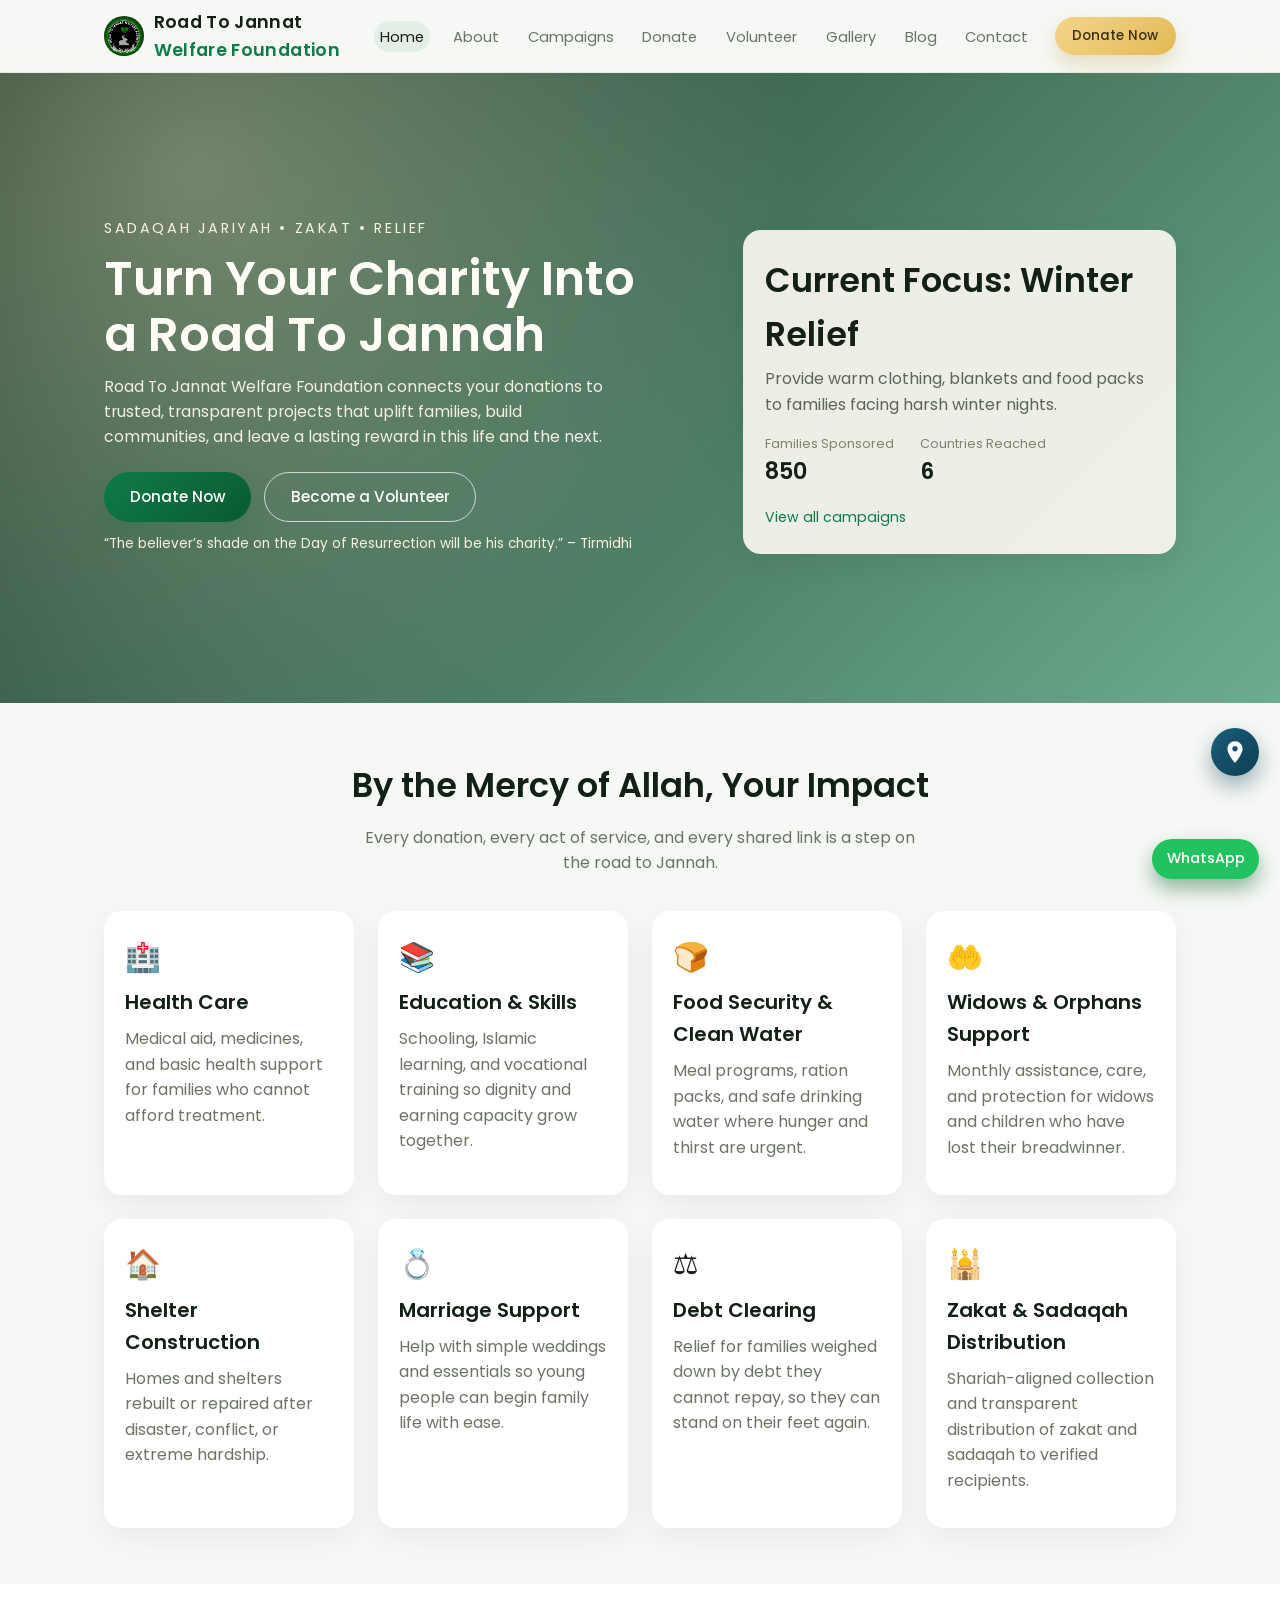
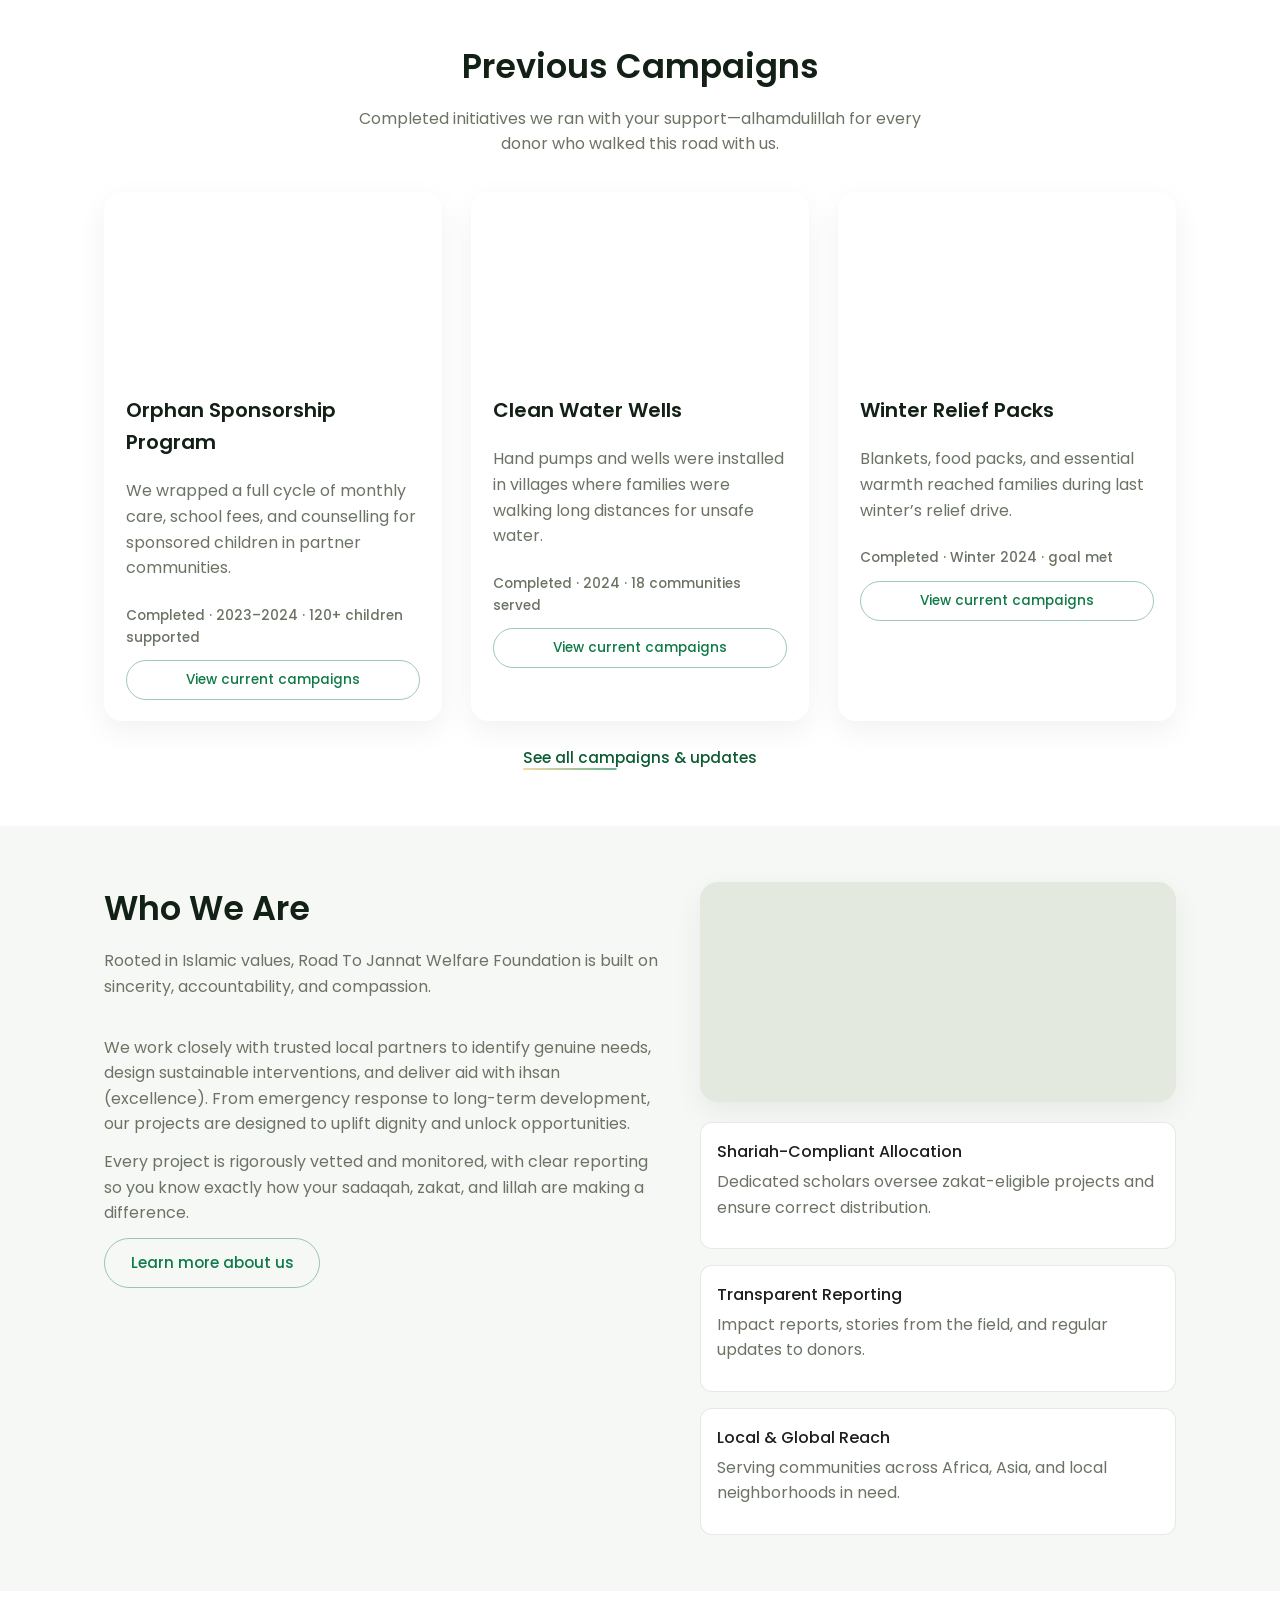
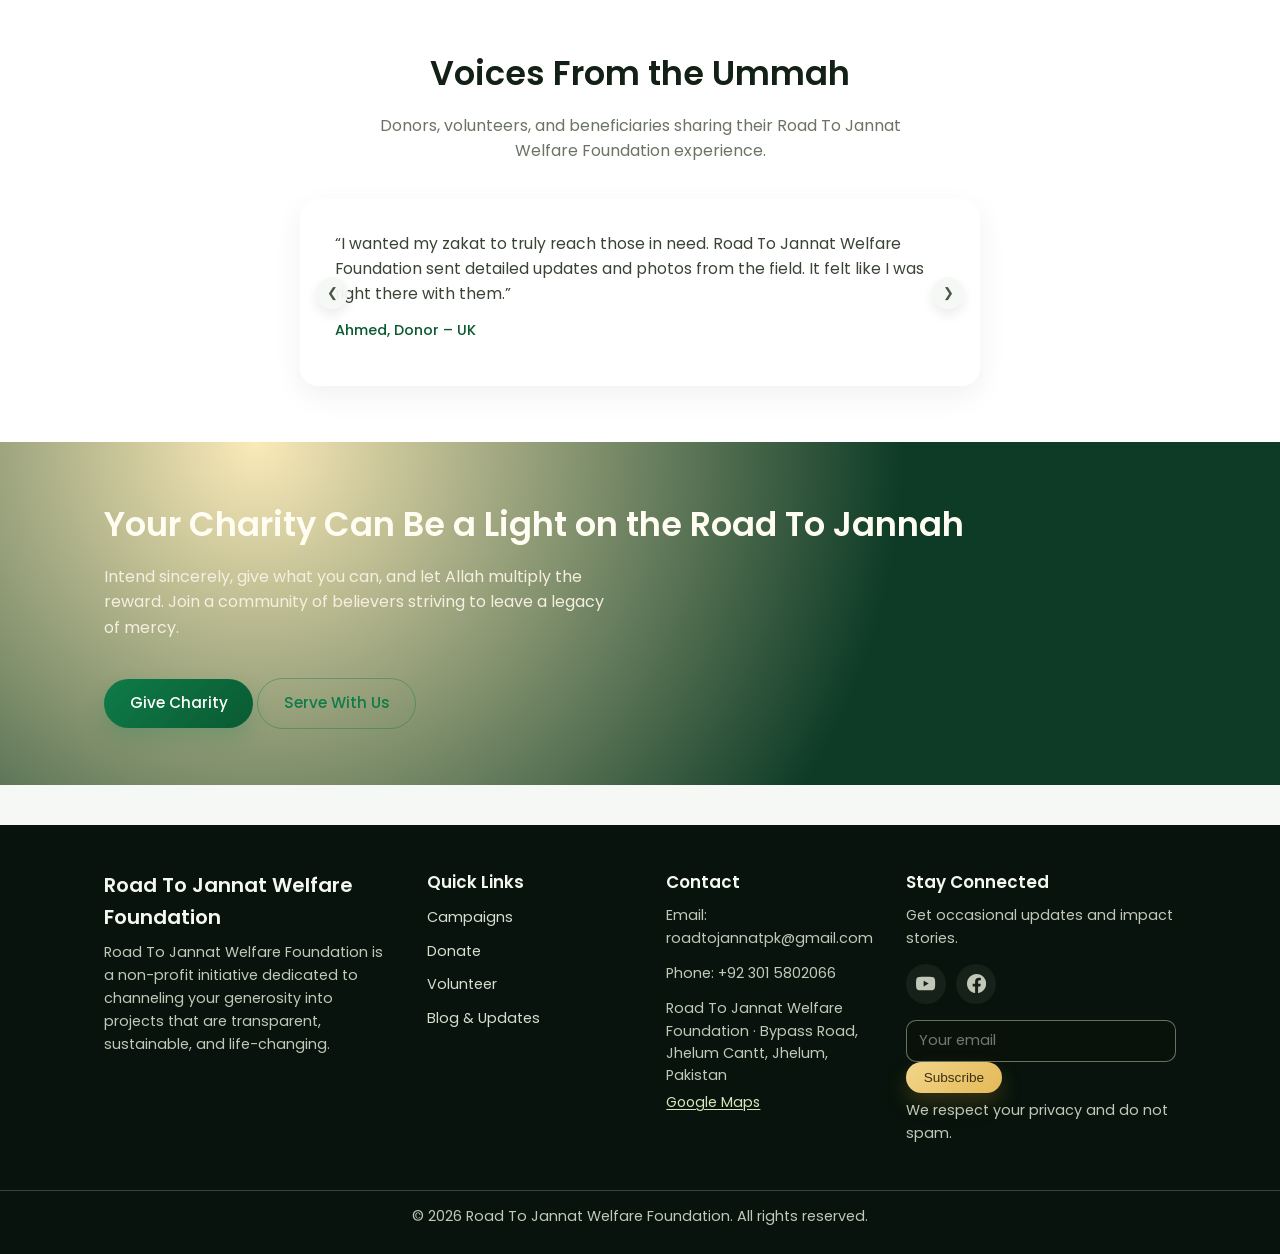
==== html/index.html @ 6f3f1e23 "Initial commit" ====
<!DOCTYPE html>
<html lang="en">
<head>
  <meta charset="UTF-8">
  <title>Road To Jannat Welfare Foundation - Charity Organization</title>
  <meta name="viewport" content="width=device-width, initial-scale=1.0">
  <meta name="description" content="Road To Jannat Welfare Foundation is a charity organization dedicated to supporting those in need through sustainable, transparent and impactful projects.">
  <link rel="stylesheet" href="../css/style.css">
  <link rel="preconnect" href="https://fonts.googleapis.com">
  <link rel="preconnect" href="https://fonts.gstatic.com" crossorigin>
  <link rel="preconnect" href="https://images.unsplash.com">
  <!-- Clean, readable font -->
  <link href="https://fonts.googleapis.com/css2?family=Poppins:wght@300;400;500;600;700&display=swap" rel="stylesheet">
</head>
<body>
  <!-- Site Wrapper -->
  <div class="site-wrapper">
    <!-- Header / Navbar -->
    <header class="site-header">
      <div class="container header-container">
        <a href="index.html" class="logo">
          <img src="../images/RoadToJannat_Logo.jpeg" alt="" class="logo-img" width="40" height="40">
          <span class="logo-text">Road To Jannat <span>Welfare Foundation</span></span>
        </a>

        <button class="nav-toggle" aria-label="Toggle navigation">
          <span class="nav-toggle-bar"></span>
          <span class="nav-toggle-bar"></span>
          <span class="nav-toggle-bar"></span>
        </button>

        <nav class="nav">
          <ul class="nav-links">
            <li><a href="index.html" class="active">Home</a></li>
            <li><a href="about.html">About</a></li>
            <li><a href="campaigns.html">Campaigns</a></li>
            <li><a href="donate.html">Donate</a></li>
            <li><a href="volunteer.html">Volunteer</a></li>
            <li><a href="gallery.html">Gallery</a></li>
            <li><a href="blog.html">Blog</a></li>
            <li><a href="contact.html">Contact</a></li>
          </ul>
          <a href="donate.html" class="btn btn-small btn-gold nav-donate-btn">Donate Now</a>
        </nav>
      </div>
    </header>

    <main>
      <!-- Hero Section -->
      <section class="hero" id="top">
        <div class="hero-overlay"></div>
        <div class="container hero-content">
          <div class="hero-text">
            <p class="hero-kicker">Sadaqah Jariyah • Zakat • Relief</p>
            <h1>Turn Your Charity Into a Road To Jannah</h1>
            <p class="hero-subtitle">
              Road To Jannat Welfare Foundation connects your donations to trusted, transparent projects
              that uplift families, build communities, and leave a lasting reward in this life and the next.
            </p>
            <div class="hero-actions">
              <a href="donate.html" class="btn btn-primary">Donate Now</a>
              <a href="volunteer.html" class="btn btn-outline btn-outline-light">Become a Volunteer</a>
            </div>
            <p class="hero-note">
              “The believer’s shade on the Day of Resurrection will be his charity.” – Tirmidhi
            </p>
          </div>
          <div class="hero-highlight-card">
            <h2>Current Focus: Winter Relief</h2>
            <p>Provide warm clothing, blankets and food packs to families facing harsh winter nights.</p>
            <div class="hero-highlight-stats">
              <div>
                <span class="stat-label">Families Sponsored</span>
                <span class="stat-number counter" data-target="850">0</span>
              </div>
              <div>
                <span class="stat-label">Countries Reached</span>
                <span class="stat-number counter" data-target="6">0</span>
              </div>
            </div>
            <a href="campaigns.html" class="hero-link">View all campaigns</a>
          </div>
        </div>
      </section>

      <!-- Impact Stats -->
      <section class="section" id="impact">
        <div class="container">
          <header class="section-header">
            <h2>By the Mercy of Allah, Your Impact</h2>
            <p>Every donation, every act of service, and every shared link is a step on the road to Jannah.</p>
          </header>
          <div class="impact-grid">
            <article class="impact-card">
              <span class="impact-icon" aria-hidden="true">🏥</span>
              <h3>Health Care</h3>
              <p class="impact-text">Medical aid, medicines, and basic health support for families who cannot afford treatment.</p>
            </article>
            <article class="impact-card">
              <span class="impact-icon" aria-hidden="true">📚</span>
              <h3>Education &amp; Skills</h3>
              <p class="impact-text">Schooling, Islamic learning, and vocational training so dignity and earning capacity grow together.</p>
            </article>
            <article class="impact-card">
              <span class="impact-icon" aria-hidden="true">🍞</span>
              <h3>Food Security &amp; Clean Water</h3>
              <p class="impact-text">Meal programs, ration packs, and safe drinking water where hunger and thirst are urgent.</p>
            </article>
            <article class="impact-card">
              <span class="impact-icon" aria-hidden="true">🤲</span>
              <h3>Widows &amp; Orphans Support</h3>
              <p class="impact-text">Monthly assistance, care, and protection for widows and children who have lost their breadwinner.</p>
            </article>
            <article class="impact-card">
              <span class="impact-icon" aria-hidden="true">🏠</span>
              <h3>Shelter Construction</h3>
              <p class="impact-text">Homes and shelters rebuilt or repaired after disaster, conflict, or extreme hardship.</p>
            </article>
            <article class="impact-card">
              <span class="impact-icon" aria-hidden="true">💍</span>
              <h3>Marriage Support</h3>
              <p class="impact-text">Help with simple weddings and essentials so young people can begin family life with ease.</p>
            </article>
            <article class="impact-card">
              <span class="impact-icon" aria-hidden="true">⚖️</span>
              <h3>Debt Clearing</h3>
              <p class="impact-text">Relief for families weighed down by debt they cannot repay, so they can stand on their feet again.</p>
            </article>
            <article class="impact-card">
              <span class="impact-icon" aria-hidden="true">🕌</span>
              <h3>Zakat &amp; Sadaqah Distribution</h3>
              <p class="impact-text">Shariah-aligned collection and transparent distribution of zakat and sadaqah to verified recipients.</p>
            </article>
          </div>
        </div>
      </section>

      <!-- Previous campaigns -->
      <section class="section section-alt" id="previous-campaigns">
        <div class="container">
          <header class="section-header">
            <h2>Previous Campaigns</h2>
            <p>Completed initiatives we ran with your support—alhamdulillah for every donor who walked this road with us.</p>
          </header>
          <div class="campaigns-grid">
            <article class="campaign-card campaign-card--past">
              <div class="campaign-image" style="background-image: url('https://images.unsplash.com/photo-1503454537195-1dcabb73ffb9?w=1200');"></div>
              <div class="campaign-body">
                <h3>Orphan Sponsorship Program</h3>
                <p>We wrapped a full cycle of monthly care, school fees, and counselling for sponsored children in partner communities.</p>
                <p class="campaign-past-note">Completed · 2023–2024 · 120+ children supported</p>
                <a href="campaigns.html" class="btn btn-small btn-outline">View current campaigns</a>
              </div>
            </article>

            <article class="campaign-card campaign-card--past">
              <div class="campaign-image" style="background-image: url('https://images.unsplash.com/photo-1548839140-29a749e1cf4d?w=1200');"></div>
              <div class="campaign-body">
                <h3>Clean Water Wells</h3>
                <p>Hand pumps and wells were installed in villages where families were walking long distances for unsafe water.</p>
                <p class="campaign-past-note">Completed · 2024 · 18 communities served</p>
                <a href="campaigns.html" class="btn btn-small btn-outline">View current campaigns</a>
              </div>
            </article>

            <article class="campaign-card campaign-card--past">
              <div class="campaign-image" style="background-image: url('https://images.unsplash.com/photo-1559027615-cd4628902d4a?w=1200');"></div>
              <div class="campaign-body">
                <h3>Winter Relief Packs</h3>
                <p>Blankets, food packs, and essential warmth reached families during last winter’s relief drive.</p>
                <p class="campaign-past-note">Completed · Winter 2024 · goal met</p>
                <a href="campaigns.html" class="btn btn-small btn-outline">View current campaigns</a>
              </div>
            </article>
          </div>
          <div class="section-footer-link">
            <a href="campaigns.html" class="text-link">See all campaigns &amp; updates</a>
          </div>
        </div>
      </section>

      <!-- About Preview -->
      <section class="section" id="about-preview">
        <div class="container about-preview-grid">
          <div class="about-preview-text">
            <header class="section-header section-header-left">
              <h2>Who We Are</h2>
              <p>Rooted in Islamic values, Road To Jannat Welfare Foundation is built on sincerity, accountability, and compassion.</p>
            </header>
            <p>
              We work closely with trusted local partners to identify genuine needs, design sustainable interventions,
              and deliver aid with ihsan (excellence). From emergency response to long-term development, our projects are
              designed to uplift dignity and unlock opportunities.
            </p>
            <p>
              Every project is rigorously vetted and monitored, with clear reporting so you know exactly how your
              sadaqah, zakat, and lillah are making a difference.
            </p>
            <a href="about.html" class="btn btn-outline">Learn more about us</a>
          </div>
          <aside class="about-preview-aside" aria-label="About our work">
            <div class="about-preview-photo" role="img" aria-label="Volunteers supporting a community relief project"></div>
            <div class="about-preview-highlights">
            <div class="highlight-item">
              <span class="highlight-title">Shariah-Compliant Allocation</span>
              <p>Dedicated scholars oversee zakat-eligible projects and ensure correct distribution.</p>
            </div>
            <div class="highlight-item">
              <span class="highlight-title">Transparent Reporting</span>
              <p>Impact reports, stories from the field, and regular updates to donors.</p>
            </div>
            <div class="highlight-item">
              <span class="highlight-title">Local & Global Reach</span>
              <p>Serving communities across Africa, Asia, and local neighborhoods in need.</p>
            </div>
            </div>
          </aside>
        </div>
      </section>

      <!-- Testimonials Slider -->
      <section class="section section-alt" id="testimonials">
        <div class="container">
          <header class="section-header">
            <h2>Voices From the Ummah</h2>
            <p>Donors, volunteers, and beneficiaries sharing their Road To Jannat Welfare Foundation experience.</p>
          </header>

          <div class="testimonials-slider">
            <div class="testimonial-slide active">
              <p class="testimonial-quote">
                “I wanted my zakat to truly reach those in need. Road To Jannat Welfare Foundation sent detailed updates and photos from the field.
                It felt like I was right there with them.”
              </p>
              <p class="testimonial-name">Ahmed, Donor – UK</p>
            </div>
            <div class="testimonial-slide">
              <p class="testimonial-quote">
                “The water well in our village changed everything. Our daughters now attend school instead of walking hours for water.
                May Allah reward everyone involved.”
              </p>
              <p class="testimonial-name">Fatima, Beneficiary – Niger</p>
            </div>
            <div class="testimonial-slide">
              <p class="testimonial-quote">
                “Volunteering with Road To Jannat Welfare Foundation showed me how much dedication goes into each campaign.
                The team works with sincerity and professionalism.”
              </p>
              <p class="testimonial-name">Maryam, Volunteer – Canada</p>
            </div>

            <button class="testimonial-nav prev" aria-label="Previous testimonial">&#10094;</button>
            <button class="testimonial-nav next" aria-label="Next testimonial">&#10095;</button>
          </div>
        </div>
      </section>

      <!-- Call To Action -->
      <section class="section cta-section">
        <div class="container cta-container">
          <div class="cta-text">
            <h2>Your Charity Can Be a Light on the Road To Jannah</h2>
            <p>
              Intend sincerely, give what you can, and let Allah multiply the reward.
              Join a community of believers striving to leave a legacy of mercy.
            </p>
          </div>
          <div class="cta-actions">
            <a href="donate.html" class="btn btn-primary">Give Charity</a>
            <a href="volunteer.html" class="btn btn-outline">Serve With Us</a>
          </div>
        </div>
      </section>
    </main>

    <!-- Footer -->
    <footer class="site-footer">
      <div class="container footer-grid">
        <div class="footer-about">
          <h3>Road To Jannat Welfare Foundation</h3>
          <p>
            Road To Jannat Welfare Foundation is a non-profit initiative dedicated to channeling your generosity
            into projects that are transparent, sustainable, and life-changing.
          </p>
        </div>
        <div class="footer-links">
          <h4>Quick Links</h4>
          <ul>
            <li><a href="campaigns.html">Campaigns</a></li>
            <li><a href="donate.html">Donate</a></li>
            <li><a href="volunteer.html">Volunteer</a></li>
            <li><a href="blog.html">Blog & Updates</a></li>
          </ul>
        </div>
        <div class="footer-contact">
          <h4>Contact</h4>
          <p>Email: roadtojannatpk@gmail.com</p>
          <p>Phone: +92 301 5802066</p>
          <p class="footer-address">Road To Jannat Welfare Foundation · Bypass Road, Jhelum Cantt, Jhelum, Pakistan<br>
            <a class="footer-maps-link" href="https://www.google.com/maps/place/Road+To+Jannat+Welfare+Agency/@32.9242171,73.677933,17z/data=!3m1!4b1!4m6!3m5!1s0x391f91b734656f75:0x6d5219e8f81b3dd7!8m2!3d32.9242171!4d73.677933!16s%2Fg%2F11v4hwz2hg" target="_blank" rel="noopener noreferrer">Google Maps</a></p>
        </div>
        <div class="footer-newsletter">
          <h4>Stay Connected</h4>
          <p>Get occasional updates and impact stories.</p>
          <div class="footer-social" aria-label="Follow us on social media">
            <ul class="social-links">
              <li>
                <a class="social-link" href="https://youtube.com/@roadtojannat-pk?si=xM_tr5GY4pZ4siIZ" target="_blank" rel="noopener noreferrer" aria-label="Road To Jannat on YouTube">
                  <svg class="social-icon" xmlns="http://www.w3.org/2000/svg" viewBox="0 0 24 24" fill="currentColor" aria-hidden="true">
                    <path d="M23.498 6.186a3.016 3.016 0 0 0-2.122-2.136C19.505 3.545 12 3.545 12 3.545s-7.505 0-9.377.505A3.017 3.017 0 0 0 .502 6.186C0 8.07 0 12 0 12s0 3.93.502 5.814a3.016 3.016 0 0 0 2.122 2.136c1.871.505 9.376.505 9.376.505s7.505 0 9.377-.505a3.015 3.015 0 0 0 2.122-2.136C24 15.93 24 12 24 12s0-3.93-.502-5.814zM9.545 15.568V8.432L15.818 12l-6.273 3.568z"/>
                  </svg>
                </a>
              </li>
              <li>
                <a class="social-link" href="https://www.facebook.com/roadtojannatpk" target="_blank" rel="noopener noreferrer" aria-label="Road To Jannat on Facebook">
                  <svg class="social-icon" xmlns="http://www.w3.org/2000/svg" viewBox="0 0 24 24" fill="currentColor" aria-hidden="true">
                    <path d="M24 12.073c0-6.627-5.373-12-12-12s-12 5.373-12 12c0 5.99 4.388 10.954 10.125 11.854v-8.385H7.078v-3.47h3.047V9.43c0-3.007 1.792-4.669 4.533-4.669 1.312 0 2.686.235 2.686.235v2.953H15.83c-1.491 0-1.956.925-1.956 1.874v2.25h3.328l-.532 3.47h-2.796v8.385C19.612 23.027 24 18.062 24 12.073z"/>
                  </svg>
                </a>
              </li>
            </ul>
          </div>
          <form id="footer-newsletter-form">
            <input type="email" name="newsletter-email" placeholder="Your email" aria-label="Newsletter email">
            <button type="submit" class="btn btn-small btn-gold">Subscribe</button>
          </form>
          <p class="footer-note">We respect your privacy and do not spam.</p>
        </div>
      </div>
      <div class="footer-bottom">
        <p>&copy; <span id="current-year"></span> Road To Jannat Welfare Foundation. All rights reserved.</p>
      </div>
    </footer>

    <!-- Floating map: office location -->
    <a
      href="https://www.google.com/maps/place/Road+To+Jannat+Welfare+Agency/@32.9242171,73.677933,17z/data=!3m1!4b1!4m6!3m5!1s0x391f91b734656f75:0x6d5219e8f81b3dd7!8m2!3d32.9242171!4d73.677933!16s%2Fg%2F11v4hwz2hg"
      class="maps-float"
      target="_blank"
      rel="noopener noreferrer"
      aria-label="Open office location in Google Maps"
    >
      <svg class="maps-float-icon" xmlns="http://www.w3.org/2000/svg" viewBox="0 0 24 24" fill="currentColor" aria-hidden="true">
        <path d="M12 2C8.13 2 5 5.13 5 9c0 5.25 7 13 7 13s7-7.75 7-13c0-3.87-3.13-7-7-7zm0 9.5c-1.38 0-2.5-1.12-2.5-2.5S10.62 6.5 12 6.5s2.5 1.12 2.5 2.5S13.38 11.5 12 11.5z"/>
      </svg>
    </a>

    <a href="tel:+923015802066" class="call-float" aria-label="Call Road To Jannat Welfare Foundation">
      <span>Call</span>
    </a>

    <!-- Floating WhatsApp Button -->
    <a href="https://wa.me/923015802066" class="whatsapp-float" target="_blank" rel="noopener" aria-label="Chat on WhatsApp">
      <span>WhatsApp</span>
    </a>
  </div>

  <script src="../js/script.js"></script>
</body>
</html>
---- css/style.css ----
/* Root variables and base styles */

:root {
    --color-primary: #0f7b48;
    --color-primary-dark: #0a5a32;
    --color-secondary: #ffffff;
    --color-bg: #f6f8f5;
    --color-bg-alt: #ffffff;
    --color-accent: #e8c26a;
    --color-accent-soft: #f6e6b8;
    --color-text: #1c1f1a;
    --color-muted: #6b7464;
    --color-border: #e0e5dd;
  
    --shadow-soft: 0 10px 30px rgba(0, 0, 0, 0.06);
    --radius-lg: 18px;
    --radius-md: 12px;
    --radius-sm: 999px;
  
    --header-height: 72px;
  
    /* Image slot sizes — remote photos use Unsplash; match aspect for clean crops (object-fit / background-size: cover) */
    --img-hero-min-height: 70vh;
    /* Campaign & blog: background-image slots — use ~1200×675 (16:9) or similar wide shots */
    --img-campaign-height: 180px;
    --img-blog-height: 200px;
    /* Gallery: <img> slots — use 800×600 (4:3) or larger, same ratio */
    --img-gallery-aspect: 4 / 3;
    --img-lightbox-max-w: min(92vw, 1200px);
    --img-lightbox-max-h: 85vh;
  }
  
  *,
  *::before,
  *::after {
    box-sizing: border-box;
  }
  
  html {
    scroll-behavior: smooth;
  }
  
  body {
    margin: 0;
    font-family: 'Poppins', system-ui, -apple-system, BlinkMacSystemFont, "Segoe UI", sans-serif;
    color: var(--color-text);
    background-color: var(--color-bg);
    line-height: 1.6;
  }
  
  /* Layout helpers */
  
  .site-wrapper {
    min-height: 100vh;
    display: flex;
    flex-direction: column;
  }
  
  main {
    flex: 1 0 auto;
  }
  
  .container {
    width: 100%;
    max-width: 1120px;
    margin: 0 auto;
    padding: 0 1.5rem;
  }
  
  /* Typography */
  
  h1, h2, h3, h4 {
    font-weight: 600;
    color: #122016;
  }
  
  h1 {
    font-size: clamp(2.2rem, 4vw, 3rem);
    line-height: 1.15;
    margin: 0 0 0.75rem;
  }
  
  h2 {
    font-size: clamp(1.6rem, 3vw, 2.1rem);
    margin: 0 0 0.75rem;
  }
  
  h3 {
    font-size: 1.25rem;
    margin: 0 0 0.5rem;
  }
  
  h4 {
    font-size: 1.05rem;
    margin: 0 0 0.5rem;
  }
  
  p {
    margin: 0 0 0.75rem;
    color: var(--color-muted);
  }
  
  /* Links & Buttons */
  
  a {
    color: var(--color-primary);
    text-decoration: none;
  }
  
  a:hover {
    color: var(--color-primary-dark);
  }
  
  .btn {
    display: inline-flex;
    align-items: center;
    justify-content: center;
    border-radius: var(--radius-sm);
    padding: 0.75rem 1.6rem;
    font-size: 0.95rem;
    font-weight: 500;
    border: none;
    cursor: pointer;
    transition: transform 0.15s ease, box-shadow 0.15s ease, background-color 0.15s ease, color 0.15s ease;
    text-decoration: none;
    white-space: nowrap;
  }
  
  .btn-primary {
    background: linear-gradient(135deg, var(--color-primary), var(--color-primary-dark));
    color: #fff;
    box-shadow: 0 10px 20px rgba(15, 123, 72, 0.22);
  }
  
  .btn-primary:hover {
    transform: translateY(-1px);
    box-shadow: 0 12px 26px rgba(15, 123, 72, 0.28);
  }
  
  .btn-outline {
    background: transparent;
    color: var(--color-primary);
    border: 1px solid rgba(15, 123, 72, 0.4);
  }
  
  .btn-outline:hover {
    background: rgba(15, 123, 72, 0.08);
  }

/* White outline button (used on dark/hero backgrounds) */
.btn-outline-light {
  color: #ffffff;
  border-color: rgba(255, 255, 255, 0.7);
}

.btn-outline-light:hover {
  color: #ffffff;
  background: rgba(255, 255, 255, 0.12);
  border-color: rgba(255, 255, 255, 0.9);
}
  
  .btn-gold {
    background: linear-gradient(135deg, #f2d58b, #e4b957);
    color: #3b3110;
    box-shadow: 0 10px 20px rgba(185, 143, 46, 0.25);
  }
  
  .btn-gold:hover {
    transform: translateY(-1px);
    box-shadow: 0 12px 26px rgba(185, 143, 46, 0.3);
  }
  
  .btn-small {
    padding: 0.5rem 1.1rem;
    font-size: 0.85rem;
  }
  
  .btn-full {
    width: 100%;
  }
  
  .text-link {
    font-size: 0.95rem;
    font-weight: 500;
    color: var(--color-primary-dark);
    position: relative;
  }
  
  .text-link::after {
    content: "";
    position: absolute;
    left: 0;
    bottom: -0.15rem;
    width: 100%;
    height: 2px;
    background: linear-gradient(90deg, var(--color-accent), var(--color-primary));
    border-radius: 999px;
    transform-origin: left;
    transform: scaleX(0.4);
    opacity: 0.6;
    transition: transform 0.15s ease, opacity 0.15s ease;
  }
  
  .text-link:hover::after {
    transform: scaleX(1);
    opacity: 1;
  }
  
  /* Header / Navbar */
  
  .site-header {
    position: sticky;
    top: 0;
    z-index: 50;
    background: rgba(246, 248, 245, 0.92);
    backdrop-filter: blur(16px);
    border-bottom: 1px solid rgba(224, 229, 221, 0.7);
  }
  
  .header-container {
    display: flex;
    align-items: center;
    justify-content: space-between;
    height: var(--header-height);
  }
  
  .logo {
    display: flex;
    align-items: center;
    gap: 0.6rem;
    text-decoration: none;
  }
  
  .logo-mark {
    width: 34px;
    height: 34px;
    border-radius: 14px;
    background: radial-gradient(circle at 20% 20%, #fbeab8, #e5c266);
    display: inline-flex;
    align-items: center;
    justify-content: center;
    font-weight: 700;
    font-size: 0.8rem;
    color: #3b3110;
  }

  .logo-img {
    width: 40px;
    height: 40px;
    object-fit: contain;
    border-radius: 50%;
    flex-shrink: 0;
    display: block;
  }
  
  .logo-text {
    font-weight: 600;
    letter-spacing: 0.02em;
    font-size: 1.1rem;
    color: #122016;
  }
  
  .logo-text span {
    color: var(--color-primary);
  }
  
  /* Nav */
  
  .nav {
    display: flex;
    align-items: center;
    gap: 1.25rem;
  }
  
  .nav-links {
    list-style: none;
    display: flex;
    gap: 1rem;
    margin: 0;
    padding: 0;
    align-items: center;
  }
  
  .nav-links a {
    font-size: 0.92rem;
    color: var(--color-muted);
    padding: 0.35rem 0.4rem;
    border-radius: 999px;
  }
  
  .nav-links a.active,
  .nav-links a:hover {
    color: #122016;
    background-color: rgba(15, 123, 72, 0.08);
  }
  
  .nav-donate-btn {
    display: inline-flex;
  }
  
  /* Mobile nav toggle */
  
  .nav-toggle {
    background: none;
    border: none;
    padding: 0;
    display: none;
    flex-direction: column;
    justify-content: center;
    gap: 6px;
    cursor: pointer;
  }
  
  .nav-toggle-bar {
    width: 22px;
    height: 2px;
    border-radius: 999px;
    background-color: #263022;
  }
  
  /* Hero (Home) */
  
  .hero {
    position: relative;
    min-height: var(--img-hero-min-height);
    display: flex;
    align-items: center;
    color: #fff;
    /* Remote hero photo (Unsplash) — ~1920px wide; gradient keeps text readable */
    background-image: linear-gradient(135deg, rgba(10, 38, 22, 0.9), rgba(15, 123, 72, 0.6)), url("https://images.unsplash.com/photo-1593113598332-cd288d649433?w=1920");
    background-size: cover;
    background-position: center;
    background-repeat: no-repeat;
  }
  
  .hero-overlay {
    position: absolute;
    inset: 0;
    background: radial-gradient(circle at 15% 15%, rgba(248, 231, 180, 0.35), transparent 50%);
    mix-blend-mode: screen;
  }
  
  .hero-content {
    position: relative;
    z-index: 1;
    display: grid;
    grid-template-columns: minmax(0, 1.5fr) minmax(0, 1.1fr);
    gap: 3rem;
    padding: 4rem 1.5rem 3.5rem;
  }
  
  .hero-text {
    max-width: 560px;
  }
  
  .hero-kicker {
    font-size: 0.9rem;
    text-transform: uppercase;
    letter-spacing: 0.18em;
    color: #f8f2df;
    margin-bottom: 0.7rem;
  }
  
  .hero h1 {
    color: #fffdf5;
  }
  
  .hero-subtitle {
    color: #f3efe4;
    font-size: 0.98rem;
    max-width: 32rem;
  }
  
  .hero-actions {
    display: flex;
    flex-wrap: wrap;
    gap: 0.8rem;
    margin-top: 1.4rem;
    margin-bottom: 0.7rem;
  }
  
  .hero-note {
    font-size: 0.85rem;
    color: #f8f1de;
  }
  
  .hero-highlight-card {
    padding: 1.5rem 1.4rem;
    border-radius: var(--radius-lg);
    background: rgba(246, 244, 235, 0.95);
    box-shadow: var(--shadow-soft);
    color: #1f2718;
    align-self: center;
  }
  
  .hero-highlight-card h2 {
    margin-bottom: 0.3rem;
  }
  
  .hero-highlight-card p {
    color: #5b6756;
  }
  
  .hero-highlight-stats {
    display: flex;
    gap: 1.6rem;
    margin-top: 1rem;
    margin-bottom: 0.9rem;
  }
  
  .hero-highlight-stats .stat-label {
    display: block;
    font-size: 0.8rem;
    color: #7a846f;
  }
  
  .hero-highlight-stats .stat-number {
    font-size: 1.4rem;
    font-weight: 600;
    color: #122016;
  }
  
  .hero-link {
    font-size: 0.88rem;
  }
  
  /* Sections */
  
  .section {
    padding: 3.5rem 0;
  }
  
  .section-alt {
    background-color: var(--color-bg-alt);
  }
  
  .section-header {
    text-align: center;
    margin-bottom: 2.2rem;
  }
  
  .section-header p {
    max-width: 580px;
    margin-left: auto;
    margin-right: auto;
  }
  
  .section-header-left {
    text-align: left;
  }
  
  .section-footer-link {
    text-align: center;
    margin-top: 1.5rem;
  }
  
  /* Impact grid */
  
  .impact-grid {
    display: grid;
    grid-template-columns: repeat(4, minmax(0, 1fr));
    gap: 1.5rem;
  }
  
  .impact-card {
    background: #ffffff;
    border-radius: var(--radius-lg);
    padding: 1.4rem 1.3rem;
    box-shadow: var(--shadow-soft);
  }
  
  .impact-icon {
    font-size: 1.8rem;
    display: inline-block;
    margin-bottom: 0.4rem;
  }
  
  .impact-number {
    font-size: 1.5rem;
    font-weight: 600;
    color: #122016;
    margin-bottom: 0.25rem;
  }
  
  /* Campaign cards */
  
  .campaigns-grid {
    display: grid;
    grid-template-columns: repeat(3, minmax(0, 1fr));
    gap: 1.8rem;
  }
  
  .campaign-card {
    background: #ffffff;
    border-radius: var(--radius-lg);
    overflow: hidden;
    display: flex;
    flex-direction: column;
    box-shadow: var(--shadow-soft);
  }
  
  .campaign-image {
    width: 100%;
    height: var(--img-campaign-height);
    background-size: cover;
    background-position: center;
    background-repeat: no-repeat;
    flex-shrink: 0;
  }
  
  .campaign-body {
    padding: 1.4rem 1.4rem 1.3rem;
    display: flex;
    flex-direction: column;
    gap: 0.75rem;
  }
  
  .campaign-progress {
    width: 100%;
    height: 8px;
    border-radius: 999px;
    background: #eef2e9;
    overflow: hidden;
    margin-top: 0.25rem;
  }
  
  .campaign-progress-bar {
    width: 0;
    height: 100%;
    border-radius: inherit;
    background: linear-gradient(90deg, var(--color-primary), #9bd08f);
    transition: width 1.2s ease-out;
  }
  
  .campaign-meta {
    display: flex;
    justify-content: space-between;
    font-size: 0.85rem;
    color: var(--color-muted);
  }

  .campaign-past-note {
    margin: 0;
    font-size: 0.85rem;
    color: var(--color-muted);
    font-weight: 500;
  }

  .campaign-card--past .campaign-image {
    filter: saturate(0.92);
  }
  
  .campaign-list {
    padding-left: 1.2rem;
    margin: 0;
    color: var(--color-muted);
    font-size: 0.9rem;
  }
  
  /* About preview */
  
  .about-preview-grid {
    display: grid;
    grid-template-columns: minmax(0, 1.4fr) minmax(0, 1.2fr);
    gap: 2.5rem;
    align-items: flex-start;
  }
  
  .about-preview-aside {
    display: flex;
    flex-direction: column;
    gap: 1.25rem;
  }

  .about-preview-photo {
    min-height: 220px;
    border-radius: var(--radius-lg);
    background-color: #e4e9df;
    background-image: url("https://images.unsplash.com/photo-1593113598332-cd288d649433?w=1200");
    background-size: cover;
    background-position: center;
    box-shadow: var(--shadow-soft);
  }

  .about-preview-highlights {
    display: grid;
    gap: 1rem;
  }
  
  .highlight-item {
    background: #ffffff;
    border-radius: var(--radius-md);
    padding: 1rem;
    border: 1px solid rgba(224, 229, 221, 0.8);
  }
  
  .highlight-title {
    font-weight: 500;
    display: block;
    margin-bottom: 0.25rem;
  }
  
  /* Testimonials slider */
  
  .testimonials-slider {
    position: relative;
    max-width: 680px;
    margin: 0 auto;
    padding: 2rem 2.2rem;
    border-radius: var(--radius-lg);
    background: #ffffff;
    box-shadow: var(--shadow-soft);
    overflow: hidden;
  }
  
  .testimonial-slide {
    display: none;
  }
  
  .testimonial-slide.active {
    display: block;
  }
  
  .testimonial-quote {
    font-size: 0.98rem;
    color: #3a4435;
    margin-bottom: 0.8rem;
  }
  
  .testimonial-name {
    font-size: 0.9rem;
    color: var(--color-primary-dark);
    font-weight: 500;
  }
  
  .testimonial-nav {
    position: absolute;
    top: 50%;
    transform: translateY(-50%);
    width: 32px;
    height: 32px;
    border-radius: 999px;
    border: none;
    background: rgba(246, 248, 245, 0.95);
    box-shadow: 0 6px 12px rgba(0, 0, 0, 0.08);
    cursor: pointer;
    display: inline-flex;
    align-items: center;
    justify-content: center;
    color: #4a5545;
  }
  
  .testimonial-nav.prev {
    left: 1rem;
  }
  
  .testimonial-nav.next {
    right: 1rem;
  }
  
  /* CTA section */
  
  .cta-section {
    background: radial-gradient(circle at 20% 0, #fbeab8, transparent 60%), #0d3b26;
    color: #fff;
  }
  
  .cta-container {
    display: flex;
    flex-wrap: wrap;
    align-items: center;
    gap: 1.6rem;
    justify-content: space-between;
  }
  
  .cta-text h2 {
    color: #fffdf2;
  }
  
  .cta-text p {
    max-width: 500px;
    color: #f5efe0;
  }
  
  /* Page heroes */
  
  .page-hero {
    padding: 4rem 0 2.5rem;
    background: linear-gradient(135deg, rgba(15, 123, 72, 0.1), rgba(204, 177, 100, 0.12));
    border-bottom: 1px solid rgba(224, 229, 221, 0.8);
  }
  
  .page-hero h1 {
    margin-bottom: 0.4rem;
  }
  
  .page-hero p {
    max-width: 520px;
  }

  /* Inner pages: photographic heroes (Unsplash) + green overlay + light text */
  .page-hero.about-hero,
  .page-hero.campaigns-hero,
  .page-hero.donate-hero,
  .page-hero.contact-hero,
  .page-hero.volunteer-hero,
  .page-hero.gallery-hero,
  .page-hero.blog-hero {
    background-size: cover;
    background-position: center;
    background-repeat: no-repeat;
    border-bottom: none;
  }

  .page-hero.about-hero {
    background-image: linear-gradient(135deg, rgba(10, 38, 22, 0.88), rgba(15, 123, 72, 0.78)), url("https://images.unsplash.com/photo-1522071820081-009f0129c71c?w=1600");
  }

  .page-hero.campaigns-hero {
    background-image: linear-gradient(135deg, rgba(10, 38, 22, 0.88), rgba(15, 123, 72, 0.78)), url("https://images.unsplash.com/photo-1593113598332-cd288d649433?w=1920");
  }

  .page-hero.donate-hero {
    background-image: linear-gradient(135deg, rgba(10, 38, 22, 0.88), rgba(15, 123, 72, 0.78)), url("https://images.unsplash.com/photo-1559027615-cd4628902d4a?w=1600");
  }

  .page-hero.contact-hero {
    background-image: linear-gradient(135deg, rgba(10, 38, 22, 0.88), rgba(15, 123, 72, 0.78)), url("https://images.unsplash.com/photo-1522071820081-009f0129c71c?w=1600");
  }

  .page-hero.volunteer-hero {
    background-image: linear-gradient(135deg, rgba(10, 38, 22, 0.88), rgba(15, 123, 72, 0.78)), url("https://images.unsplash.com/photo-1559027615-cd4628902d4a?w=1600");
  }

  .page-hero.gallery-hero {
    background-image: linear-gradient(135deg, rgba(10, 38, 22, 0.88), rgba(15, 123, 72, 0.78)), url("https://images.unsplash.com/photo-1452587925148-ce544e77e70d?w=1600");
  }

  .page-hero.blog-hero {
    background-image: linear-gradient(135deg, rgba(10, 38, 22, 0.88), rgba(15, 123, 72, 0.78)), url("https://images.unsplash.com/photo-1469571486292-0ba58a3f068b?w=1800");
  }

  .page-hero.about-hero h1,
  .page-hero.about-hero p,
  .page-hero.campaigns-hero h1,
  .page-hero.campaigns-hero p,
  .page-hero.donate-hero h1,
  .page-hero.donate-hero p,
  .page-hero.contact-hero h1,
  .page-hero.contact-hero p,
  .page-hero.volunteer-hero h1,
  .page-hero.volunteer-hero p,
  .page-hero.gallery-hero h1,
  .page-hero.gallery-hero p,
  .page-hero.blog-hero h1,
  .page-hero.blog-hero p {
    color: #f5f8f0;
    text-shadow: 0 1px 3px rgba(0, 0, 0, 0.35);
  }

  /* About page: full-width banner under hero */
  .about-lead-photo {
    min-height: 260px;
    background-image: linear-gradient(180deg, rgba(246, 248, 245, 0.15) 0%, rgba(246, 248, 245, 1) 100%), url("https://images.unsplash.com/photo-1469571486292-0ba58a3f068b?w=1800");
    background-size: cover;
    background-position: center;
  }
  
  /* About page grids */
  
  .about-grid {
    display: grid;
    grid-template-columns: repeat(2, minmax(0, 1fr));
    gap: 2.5rem;
  }
  
  /* Values */
  
  .values-grid {
    display: grid;
    grid-template-columns: repeat(4, minmax(0, 1fr));
    gap: 1.6rem;
  }
  
  .value-card {
    background: #ffffff;
    border-radius: var(--radius-lg);
    padding: 1.3rem 1.2rem;
    box-shadow: var(--shadow-soft);
  }
  
  /* Lists */
  
  .checklist {
    list-style: none;
    padding-left: 0;
    margin: 0;
  }
  
  .checklist li {
    position: relative;
    padding-left: 1.4rem;
    margin-bottom: 0.55rem;
    color: var(--color-muted);
    font-size: 0.95rem;
  }
  
  .checklist li::before {
    content: "✓";
    position: absolute;
    left: 0;
    top: 0;
    color: var(--color-primary);
    font-size: 0.85rem;
    transform: translateY(0.1rem);
  }
  
  .simple-list {
    margin: 0;
    padding-left: 1.2rem;
    color: var(--color-muted);
    font-size: 0.95rem;
  }
  
  /* Forms */
  
  form {
    width: 100%;
  }
  
  .form-group {
    margin-bottom: 1rem;
  }
  
  label {
    display: block;
    font-size: 0.9rem;
    font-weight: 500;
    margin-bottom: 0.3rem;
    color: #1e261a;
  }
  
  input[type="text"],
  input[type="email"],
  input[type="tel"],
  input[type="number"],
  select,
  textarea {
    width: 100%;
    padding: 0.6rem 0.75rem;
    border-radius: 10px;
    border: 1px solid var(--color-border);
    font-family: inherit;
    font-size: 0.92rem;
    outline: none;
    background-color: #ffffff;
    transition: border-color 0.15s ease, box-shadow 0.15s ease, background-color 0.15s ease;
  }
  
  input:focus,
  select:focus,
  textarea:focus {
    border-color: var(--color-primary);
    box-shadow: 0 0 0 1px rgba(15, 123, 72, 0.1);
    background-color: #fbfdf9;
  }
  
  textarea {
    resize: vertical;
  }
  
  .form-note {
    font-size: 0.8rem;
    color: var(--color-muted);
    margin-top: -0.25rem;
    margin-bottom: 0.9rem;
  }
  
  .form-success-message {
    font-size: 0.9rem;
    color: var(--color-primary-dark);
    background: rgba(15, 123, 72, 0.07);
    border-radius: 10px;
    padding: 0.7rem 0.8rem;
    margin-top: 0.8rem;
    border: 1px solid rgba(15, 123, 72, 0.18);
  }
  
  input.error,
  textarea.error,
  select.error {
    border-color: #d9534f;
    background: #fff4f4;
  }
  
  .error-message {
    font-size: 0.8rem;
    color: #d9534f;
    margin-top: 0.25rem;
  }
  
  /* Donation / volunteer layout */
  
  .donation-layout {
    display: grid;
    grid-template-columns: minmax(0, 1.4fr) minmax(0, 1.1fr);
    gap: 2.5rem;
  }
  
  .donation-form-wrapper {
    background: #ffffff;
    border-radius: var(--radius-lg);
    padding: 1.6rem 1.5rem 1.5rem;
    box-shadow: var(--shadow-soft);
  }
  
  .amount-buttons {
    display: flex;
    flex-wrap: wrap;
    gap: 0.4rem;
    margin-bottom: 0.6rem;
  }
  
  .amount-btn {
    border-radius: 999px;
    border: 1px solid var(--color-border);
    padding: 0.4rem 0.9rem;
    font-size: 0.86rem;
    background: #f7faf4;
    cursor: pointer;
    transition: background-color 0.15s ease, border-color 0.15s ease, color 0.15s ease;
  }
  
  .amount-btn.active,
  .amount-btn:hover {
    background: rgba(15, 123, 72, 0.08);
    border-color: var(--color-primary);
    color: var(--color-primary-dark);
  }
  
  .donation-aside {
    align-self: flex-start;
  }

  /* Manual donation UI (manual copy + open app) */

  .steps-grid {
    list-style: none;
    padding: 0;
    margin: 0;
    display: grid;
    gap: 1rem;
  }

  .step-item {
    background: #ffffff;
    border-radius: var(--radius-lg);
    padding: 1.1rem 1.1rem;
    box-shadow: var(--shadow-soft);
    display: flex;
    gap: 0.95rem;
    align-items: flex-start;
  }

  .step-number {
    width: 38px;
    height: 38px;
    border-radius: 999px;
    background: rgba(15, 123, 72, 0.08);
    border: 1px solid rgba(15, 123, 72, 0.22);
    display: inline-flex;
    align-items: center;
    justify-content: center;
    font-weight: 600;
    color: #0f5a36;
    flex: 0 0 auto;
  }

  .step-item h3 {
    margin: 0 0 0.25rem;
    font-size: 1.06rem;
  }

  .step-item p {
    margin: 0;
  }

  .donation-wallet-grid,
  .donation-bank-grid {
    display: grid;
    grid-template-columns: minmax(0, 1fr);
    gap: 1rem;
  }

  .donation-card {
    background: #ffffff;
    border-radius: var(--radius-lg);
    padding: 1.4rem 1.25rem;
    box-shadow: var(--shadow-soft);
    border: 1px solid rgba(224, 229, 221, 0.85);
    position: relative;
    overflow: hidden;
  }

  .donation-card-header {
    display: flex;
    align-items: center;
    justify-content: space-between;
    gap: 1rem;
    margin-bottom: 0.25rem;
  }

  .donation-card-title {
    margin: 0;
  }

  .donation-feature-pill {
    font-size: 0.8rem;
    padding: 0.25rem 0.7rem;
    border-radius: 999px;
    background: rgba(232, 194, 106, 0.18);
    border: 1px solid rgba(232, 194, 106, 0.55);
    color: #7a5b10;
    font-weight: 600;
    white-space: nowrap;
  }

  .donation-card-featured {
    border-color: rgba(232, 194, 106, 0.85);
  }

  .donation-card-featured::before {
    content: "";
    position: absolute;
    inset: 0;
    background: radial-gradient(circle at 20% 10%, rgba(232, 194, 106, 0.25), transparent 55%);
    pointer-events: none;
  }

  .donation-label {
    margin-top: 0.85rem;
    color: var(--color-muted);
    font-size: 0.86rem;
    font-weight: 500;
  }

  .donation-value {
    margin: 0.25rem 0 0;
    font-weight: 600;
    color: #122016;
  }

  .donation-code {
    margin-top: 0.35rem;
    font-family: ui-monospace, SFMono-Regular, Menlo, Monaco, Consolas, "Liberation Mono", "Courier New", monospace;
    font-size: 0.98rem;
    background: rgba(15, 123, 72, 0.06);
    border: 1px dashed rgba(15, 123, 72, 0.28);
    padding: 0.55rem 0.7rem;
    border-radius: 12px;
    word-break: break-word;
  }

  .donation-actions {
    display: flex;
    flex-wrap: wrap;
    gap: 0.55rem;
    margin-top: 1rem;
  }

  .copy-feedback {
    margin: 0.9rem 0 0;
    font-size: 0.9rem;
    color: var(--color-primary-dark);
    min-height: 1.2em;
  }
  
  /* Contact layout */
  
  .contact-layout {
    display: grid;
    grid-template-columns: minmax(0, 1.2fr) minmax(0, 1.3fr);
    gap: 2.5rem;
  }
  
  .contact-list {
    list-style: none;
    padding-left: 0;
    margin: 1rem 0;
  }
  
  .contact-list li {
    margin-bottom: 0.7rem;
    font-size: 0.94rem;
  }

  .contact-list-item-office {
    display: flex;
    flex-direction: column;
    align-items: flex-start;
    gap: 0.35rem;
  }
  
  .contact-label {
    font-weight: 500;
    margin-right: 0.3rem;
  }

  .contact-address-block {
    display: block;
    color: var(--color-muted);
    line-height: 1.5;
  }

  .contact-maps-link {
    margin-top: 0.15rem;
  }

  .contact-social {
    margin-top: 1.35rem;
    padding-top: 1.1rem;
    border-top: 1px solid rgba(15, 123, 72, 0.12);
  }

  .contact-social-title {
    font-size: 1rem;
    font-weight: 600;
    color: #122016;
    margin: 0 0 0.65rem;
  }

  .contact-social .social-link {
    color: var(--color-primary-dark);
    background: rgba(15, 123, 72, 0.08);
  }

  .contact-social .social-link:hover {
    color: #ffffff;
    background: var(--color-primary);
  }

  .office-location-card {
    max-width: 640px;
    margin: 0 auto;
    text-align: center;
    background: #ffffff;
    border-radius: var(--radius-lg);
    padding: 1.75rem 1.5rem;
    box-shadow: var(--shadow-soft);
    border: 1px solid rgba(224, 229, 221, 0.9);
  }

  .office-location-card h2 {
    margin-bottom: 0.75rem;
  }

  .office-location-text {
    margin-bottom: 1.1rem;
    color: var(--color-muted);
  }

  .visit-office-cta {
    margin-top: 0;
  }
  
  /* Gallery */
  
  .gallery-grid {
    display: grid;
    grid-template-columns: repeat(3, minmax(0, 1fr));
    gap: 0.9rem;
  }
  
  .gallery-item {
    position: relative;
    overflow: hidden;
    border-radius: var(--radius-md);
    cursor: zoom-in;
    width: 100%;
    aspect-ratio: var(--img-gallery-aspect);
  }
  
  .gallery-item img {
    width: 100%;
    height: 100%;
    object-fit: cover;
    object-position: center;
    display: block;
    transform: scale(1.01);
    transition: transform 0.25s ease, filter 0.25s ease;
  }
  
  .gallery-item:hover img {
    transform: scale(1.05);
    filter: brightness(1.04);
  }
  
  /* Lightbox */
  
  .lightbox {
    position: fixed;
    inset: 0;
    background: rgba(7, 12, 10, 0.8);
    display: none;
    align-items: center;
    justify-content: center;
    z-index: 80;
  }
  
  .lightbox.open {
    display: flex;
  }
  
  .lightbox-content {
    position: relative;
    max-width: var(--img-lightbox-max-w);
    max-height: var(--img-lightbox-max-h);
    display: flex;
    align-items: center;
    justify-content: center;
  }
  
  #lightbox-image {
    max-width: 100%;
    max-height: var(--img-lightbox-max-h);
    width: auto;
    height: auto;
    object-fit: contain;
    border-radius: var(--radius-md);
    box-shadow: 0 20px 40px rgba(0, 0, 0, 0.4);
  }
  
  .lightbox-close {
    position: absolute;
    top: -40px;
    right: -6px;
    width: 30px;
    height: 30px;
    border-radius: 999px;
    border: none;
    background: #ffffff;
    cursor: pointer;
    font-size: 1.2rem;
    line-height: 1;
    display: inline-flex;
    align-items: center;
    justify-content: center;
  }
  
  /* Blog cards */
  
  .blog-grid {
    display: grid;
    grid-template-columns: repeat(2, minmax(0, 1fr));
    gap: 1.8rem;
  }
  
  .blog-card {
    background: #ffffff;
    border-radius: var(--radius-lg);
    overflow: hidden;
    box-shadow: var(--shadow-soft);
    display: flex;
    flex-direction: column;
  }
  
  .blog-image {
    width: 100%;
    height: var(--img-blog-height);
    background-size: cover;
    background-position: center;
    background-repeat: no-repeat;
    flex-shrink: 0;
  }
  
  .blog-body {
    padding: 1.5rem 1.4rem;
  }
  
  .blog-meta {
    font-size: 0.8rem;
    letter-spacing: 0.12em;
    text-transform: uppercase;
    color: var(--color-muted);
    margin-bottom: 0.25rem;
  }
  
  /* Footer */
  
  .site-footer {
    background: #07130c;
    color: #d8ddcf;
    padding-top: 2.8rem;
    margin-top: 2.5rem;
  }
  
  .footer-grid {
    display: grid;
    grid-template-columns: 1.4fr 1fr 1fr 1.3fr;
    gap: 2rem;
    margin-bottom: 2rem;
  }
  
  .site-footer h3,
  .site-footer h4 {
    color: #f5f8f0;
  }
  
  .site-footer p {
    color: #c1c8b8;
    font-size: 0.9rem;
  }

  .footer-address {
    line-height: 1.55;
  }

  .footer-maps-link {
    display: inline-block;
    margin-top: 0.35rem;
    font-size: 0.88rem;
    color: #d4e8bc;
    text-decoration: underline;
    text-underline-offset: 2px;
  }

  .footer-maps-link:hover {
    color: #ffffff;
  }
  
  .footer-links ul {
    list-style: none;
    padding-left: 0;
    margin: 0;
  }
  
  .footer-links li {
    margin-bottom: 0.5rem;
  }
  
  .footer-links a {
    font-size: 0.9rem;
    color: #d8ddcf;
  }
  
  .footer-links a:hover {
    color: #ffffff;
  }
  
  .footer-newsletter input {
    background: rgba(10, 18, 12, 0.85);
    border-color: rgba(145, 154, 136, 0.7);
    color: #f2f4ec;
  }
  
  .footer-note {
    font-size: 0.78rem;
    margin-top: 0.4rem;
  }

  .footer-social {
    margin: 0.85rem 0 1rem;
  }

  .social-links {
    list-style: none;
    padding: 0;
    margin: 0;
    display: flex;
    gap: 0.65rem;
    align-items: center;
    flex-wrap: wrap;
  }

  .social-link {
    display: inline-flex;
    align-items: center;
    justify-content: center;
    width: 2.5rem;
    height: 2.5rem;
    border-radius: 999px;
    text-decoration: none;
    transition: background-color 0.15s ease, color 0.15s ease;
  }

  .social-icon {
    width: 1.2rem;
    height: 1.2rem;
    flex-shrink: 0;
  }

  .site-footer .social-link {
    color: #c1c8b8;
    background: rgba(255, 255, 255, 0.06);
  }

  .site-footer .social-link:hover {
    color: #ffffff;
    background: rgba(15, 123, 72, 0.4);
  }
  
  .footer-bottom {
    border-top: 1px solid rgba(71, 81, 74, 0.8);
    padding: 0.9rem 0;
    text-align: center;
    font-size: 0.82rem;
    color: #a2ab9a;
  }
  
  /* Floating map (office / Google Maps) — used on home; sits above WhatsApp */
  .maps-float {
    position: fixed;
    right: 1.3rem;
    bottom: 7.75rem;
    z-index: 70;
    width: 48px;
    height: 48px;
    border-radius: 999px;
    display: inline-flex;
    align-items: center;
    justify-content: center;
    background: linear-gradient(135deg, #1a5f7a, #0d3d52);
    color: #ffffff;
    box-shadow: 0 10px 22px rgba(13, 61, 82, 0.4);
    transition: transform 0.15s ease, box-shadow 0.15s ease;
  }

  .maps-float:hover {
    transform: translateY(-2px);
    box-shadow: 0 12px 26px rgba(13, 61, 82, 0.48);
    color: #ffffff;
  }

  .maps-float-icon {
    width: 26px;
    height: 26px;
    display: block;
  }

  /* WhatsApp floating button */
  
  .whatsapp-float {
    position: fixed;
    right: 1.3rem;
    bottom: 1.3rem;
    z-index: 70;
    display: inline-flex;
    align-items: center;
    gap: 0.45rem;
    padding: 0.55rem 0.9rem;
    border-radius: 999px;
    background: #22c35e;
    color: #ffffff;
    font-size: 0.9rem;
    box-shadow: 0 10px 20px rgba(17, 102, 50, 0.45);
  }
  
  .whatsapp-float span {
    font-weight: 500;
  }
  
/* Floating call button (mobile only) */
.call-float {
  position: fixed;
  right: 1.3rem;
  bottom: 4.4rem;
  z-index: 70;
  display: none;
  align-items: center;
  gap: 0.45rem;
  padding: 0.55rem 0.9rem;
  border-radius: 999px;
  background: linear-gradient(135deg, var(--color-primary), var(--color-primary-dark));
  color: #ffffff;
  font-size: 0.9rem;
  box-shadow: 0 10px 20px rgba(15, 123, 72, 0.35);
}

.call-float span {
  font-weight: 500;
}

  /* Responsive styles */
  
  @media (max-width: 960px) {
    .hero-content {
      grid-template-columns: minmax(0, 1.2fr);
    }
  
    .hero-highlight-card {
      margin-top: 1rem;
    }
  
    .impact-grid {
      grid-template-columns: repeat(2, minmax(0, 1fr));
    }
  
    .campaigns-grid {
      grid-template-columns: repeat(2, minmax(0, 1fr));
    }
  
    .about-preview-grid,
    .about-grid,
    .values-grid {
      grid-template-columns: repeat(2, minmax(0, 1fr));
    }
  
    .donation-layout,
    .contact-layout {
      grid-template-columns: minmax(0, 1fr);
    }
  
    .footer-grid {
      grid-template-columns: repeat(2, minmax(0, 1fr));
    }
  
    .nav-toggle {
      display: inline-flex;
      flex: 0 0 auto;
    }

    .nav-donate-btn {
      display: none;
    }
  
    .nav-links {
      position: fixed;
      inset: var(--header-height) 0 auto 0;
      background: rgba(246, 248, 245, 0.98);
      flex-direction: column;
      align-items: flex-start;
      padding: 0.75rem 1.5rem 1rem;
      transform: translateY(-120%);
      opacity: 0;
      pointer-events: none;
      transition: transform 0.18s ease, opacity 0.18s ease;
      border-bottom: 1px solid rgba(224, 229, 221, 0.85);
    }
  
    .nav-links.nav-open {
      transform: translateY(0);
      opacity: 1;
      pointer-events: auto;
    }
  
    .nav-links li {
      width: 100%;
    }
  
    .nav-links a {
      display: block;
      width: 100%;
      padding: 0.5rem 0.1rem;
    }
  
    /* Keep donate link inside the menu list (already present as "Donate") */
  }
  
  @media (max-width: 720px) {
    .impact-grid {
      grid-template-columns: minmax(0, 1fr);
    }
  
    .campaigns-grid {
      grid-template-columns: minmax(0, 1fr);
    }
  
    .values-grid {
      grid-template-columns: minmax(0, 1fr);
    }
  
    .gallery-grid {
      grid-template-columns: repeat(2, minmax(0, 1fr));
    }
  
    .blog-grid {
      grid-template-columns: minmax(0, 1fr);
    }
  
    .hero-content {
      padding-top: 3.3rem;
    }
  
    .section {
      padding: 2.6rem 0;
    }
  
    .page-hero {
      padding: 3rem 0 2rem;
    }
  
    .footer-grid {
      grid-template-columns: minmax(0, 1fr);
    }
  
    .cta-container {
      flex-direction: column;
      align-items: flex-start;
    }
  
    .whatsapp-float {
      right: 1rem;
      bottom: 1rem;
    }

    .maps-float {
      right: 1rem;
      bottom: 7.1rem;
    }

  .call-float {
    display: inline-flex;
    right: 1rem;
    bottom: 4.1rem;
  }
  }
  
  @media (max-width: 480px) {
    .gallery-grid {
      grid-template-columns: minmax(0, 1fr);
    }
  
    .hero-highlight-card {
      padding: 1.3rem 1.25rem;
    }
  }

/* Manual donation responsive layout */

@media (min-width: 720px) {
  .donation-wallet-grid,
  .donation-bank-grid {
    grid-template-columns: repeat(2, minmax(0, 1fr));
  }
}

@media (min-width: 1024px) {
  .donation-bank-grid {
    grid-template-columns: repeat(3, minmax(0, 1fr));
  }
}
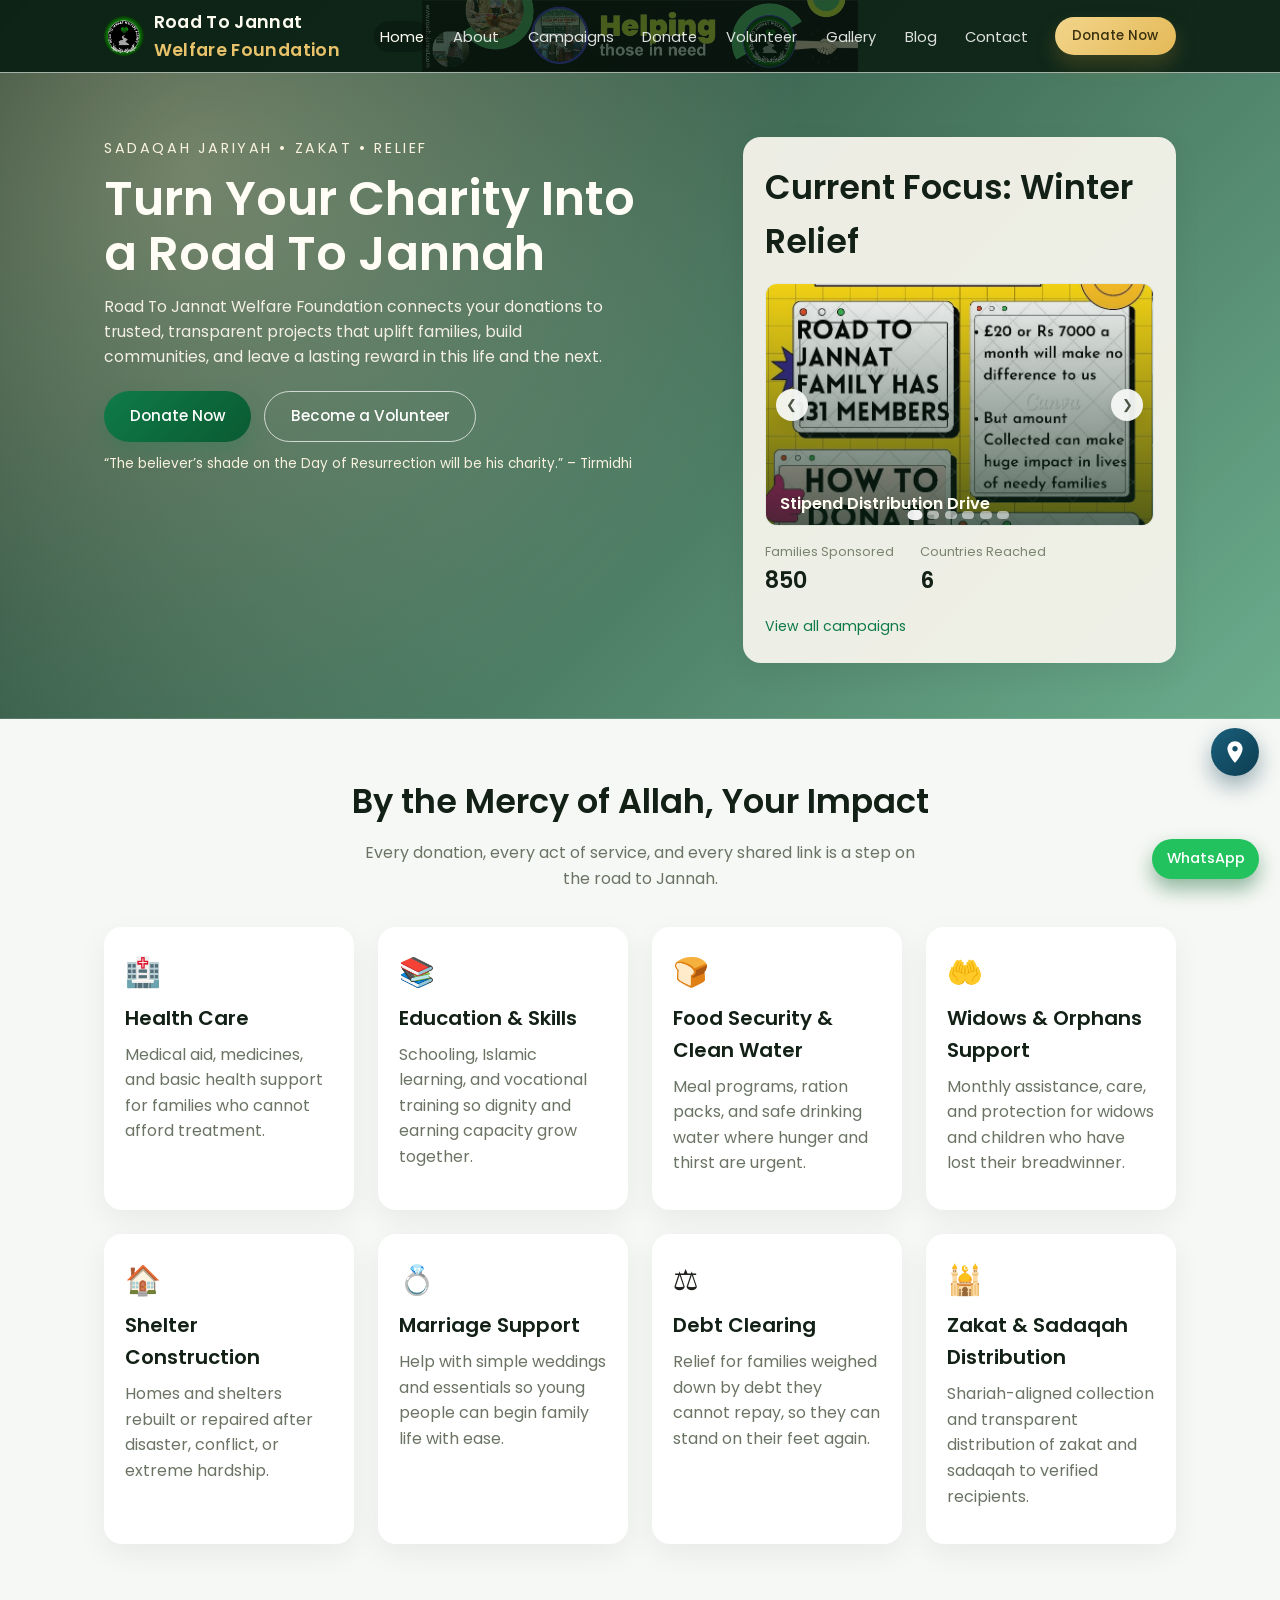
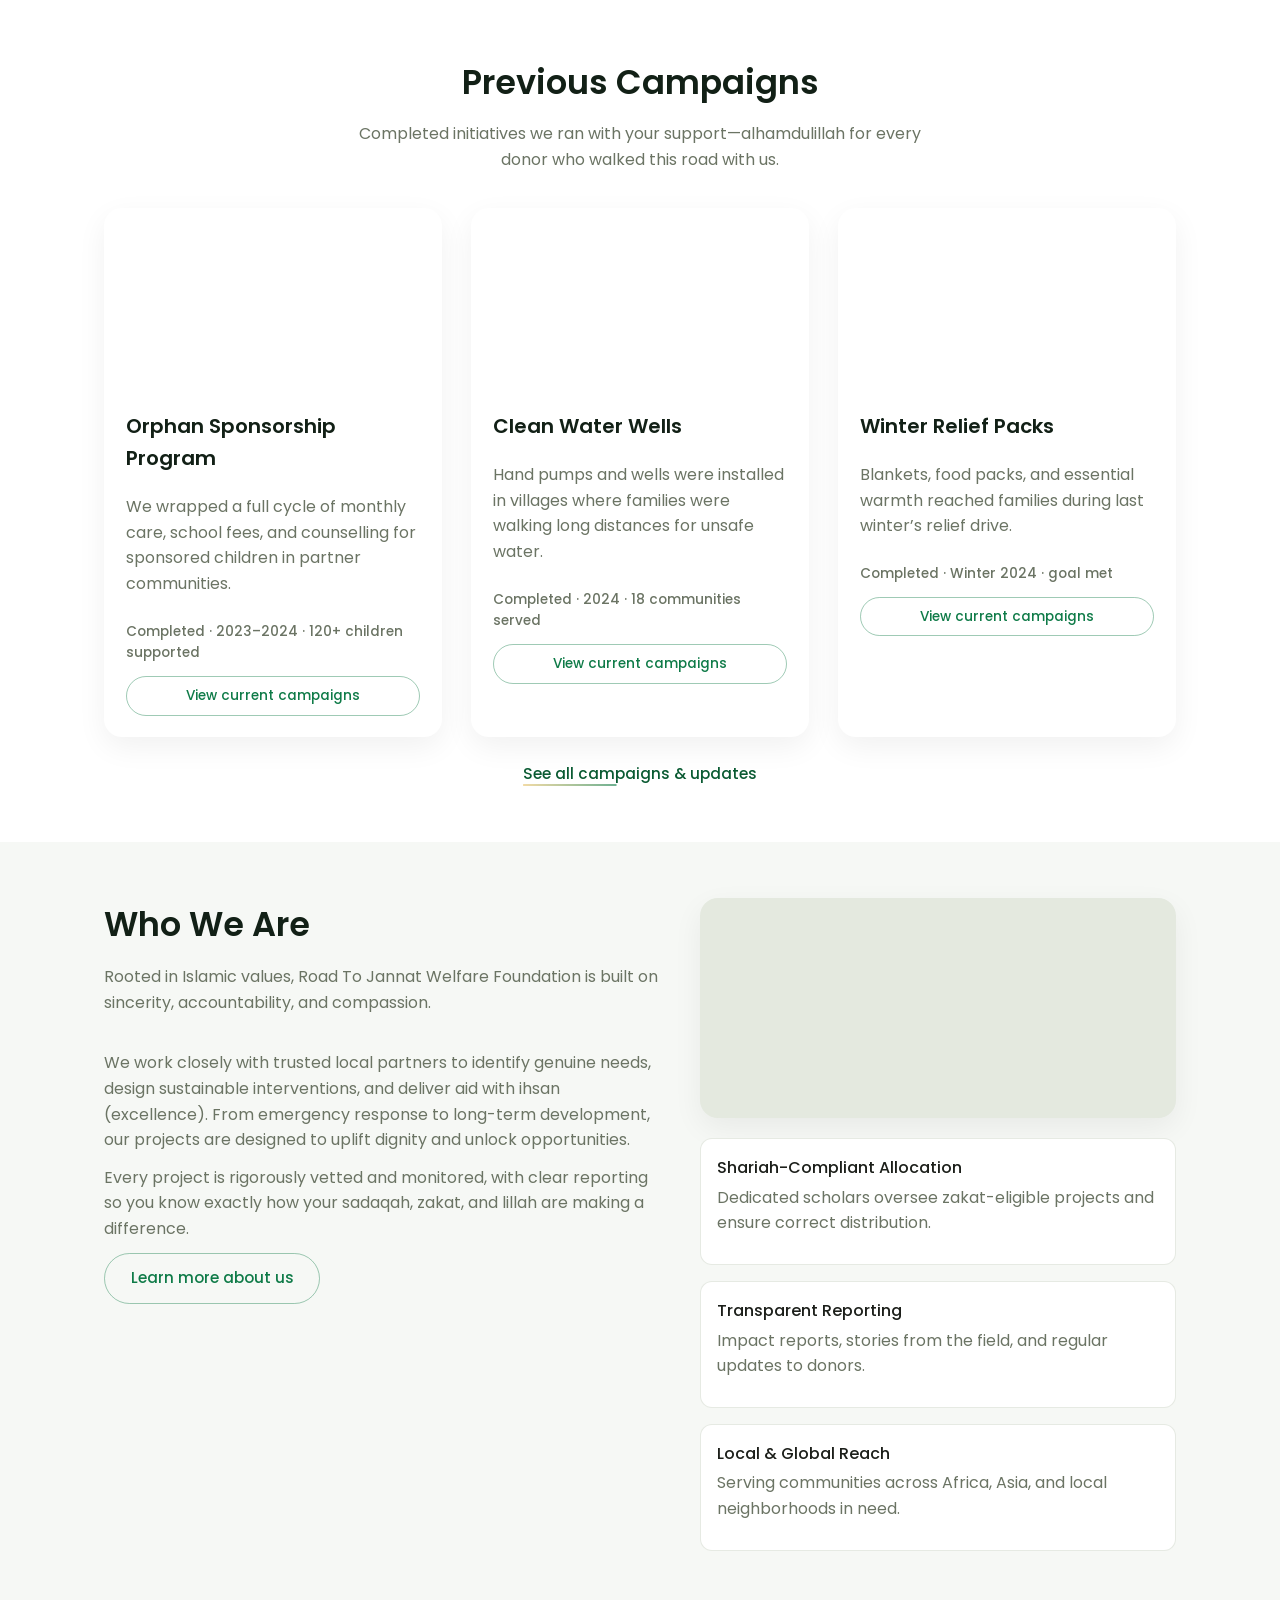
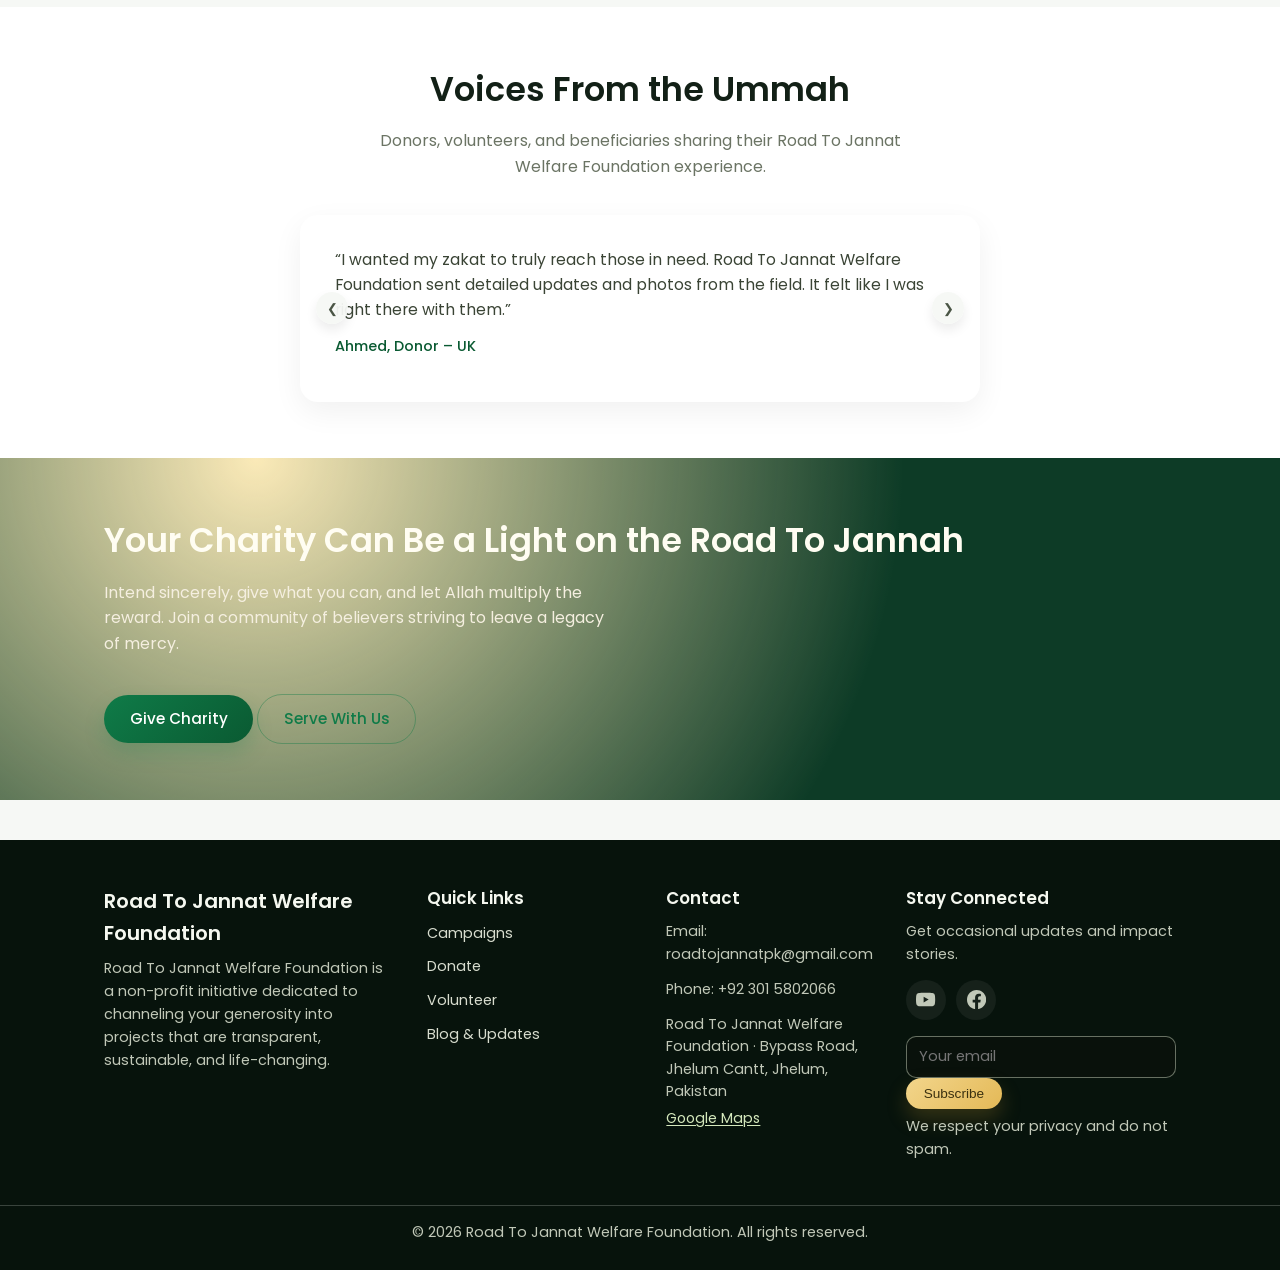
==== commit f62f2ff4: "real data input I have added real life projects in ongoing campaigns, also a image sliding carousel " ====
--- a/html/index.html
+++ b/html/index.html
@@ -5,7 +5,7 @@
   <title>Road To Jannat Welfare Foundation - Charity Organization</title>
   <meta name="viewport" content="width=device-width, initial-scale=1.0">
   <meta name="description" content="Road To Jannat Welfare Foundation is a charity organization dedicated to supporting those in need through sustainable, transparent and impactful projects.">
-  <link rel="stylesheet" href="../css/style.css">
+  <link rel="stylesheet" href="../css/style.css?v=20260423">
   <link rel="preconnect" href="https://fonts.googleapis.com">
   <link rel="preconnect" href="https://fonts.gstatic.com" crossorigin>
   <link rel="preconnect" href="https://images.unsplash.com">
@@ -67,7 +67,16 @@
           </div>
           <div class="hero-highlight-card">
             <h2>Current Focus: Winter Relief</h2>
-            <p>Provide warm clothing, blankets and food packs to families facing harsh winter nights.</p>
+
+            <div class="focus-slider" data-focus-slider tabindex="0" aria-label="Active campaigns slider">
+              <div class="focus-slider-viewport">
+                <div class="focus-slider-track" aria-live="polite"></div>
+              </div>
+              <button class="focus-slider-nav prev" type="button" aria-label="Previous campaign">&#10094;</button>
+              <button class="focus-slider-nav next" type="button" aria-label="Next campaign">&#10095;</button>
+              <div class="focus-slider-dots" aria-label="Campaign navigation dots"></div>
+            </div>
+
             <div class="hero-highlight-stats">
               <div>
                 <span class="stat-label">Families Sponsored</span>
@@ -332,6 +341,14 @@
       </div>
     </footer>
 
+    <!-- Campaign image lightbox (reused for Current Focus carousel) -->
+    <div id="campaign-lightbox" class="lightbox lightbox--campaign" aria-hidden="true">
+      <div class="lightbox-content">
+        <button class="lightbox-close" type="button" aria-label="Close image">Back</button>
+        <img src="" alt="" id="campaign-lightbox-image">
+      </div>
+    </div>
+
     <!-- Floating map: office location -->
     <a
       href="https://www.google.com/maps/place/Road+To+Jannat+Welfare+Agency/@32.9242171,73.677933,17z/data=!3m1!4b1!4m6!3m5!1s0x391f91b734656f75:0x6d5219e8f81b3dd7!8m2!3d32.9242171!4d73.677933!16s%2Fg%2F11v4hwz2hg"
@@ -355,6 +372,6 @@
     </a>
   </div>
 
-  <script src="../js/script.js"></script>
+  <script src="../js/script.js?v=20260423"></script>
 </body>
 </html>
--- a/css/style.css
+++ b/css/style.css
@@ -212,9 +212,28 @@
     position: sticky;
     top: 0;
     z-index: 50;
-    background: rgba(246, 248, 245, 0.92);
+    background-image: linear-gradient(135deg, rgba(10, 38, 22, 0.78), rgba(10, 38, 22, 0.55)), url("../images/rtj_banner.jpg");
+    /* Keep overlay full-bleed, but show the entire banner without cropping */
+    background-size: cover, contain;
+    background-position: center, center;
+    background-repeat: no-repeat;
+    background-color: rgba(10, 38, 22, 0.92);
     backdrop-filter: blur(16px);
     border-bottom: 1px solid rgba(224, 229, 221, 0.7);
+  }
+
+  .site-header::before {
+    content: "";
+    position: absolute;
+    inset: 0;
+    background: rgba(0, 0, 0, 0.15);
+    pointer-events: none;
+  }
+
+  .site-header .container,
+  .site-header .header-container {
+    position: relative;
+    z-index: 1;
   }
   
   .header-container {
@@ -257,11 +276,11 @@
     font-weight: 600;
     letter-spacing: 0.02em;
     font-size: 1.1rem;
-    color: #122016;
+    color: #fffdf2;
   }
   
   .logo-text span {
-    color: var(--color-primary);
+    color: var(--color-accent);
   }
   
   /* Nav */
@@ -283,15 +302,15 @@
   
   .nav-links a {
     font-size: 0.92rem;
-    color: var(--color-muted);
+    color: rgba(255, 255, 255, 0.86);
     padding: 0.35rem 0.4rem;
     border-radius: 999px;
   }
   
   .nav-links a.active,
   .nav-links a:hover {
-    color: #122016;
-    background-color: rgba(15, 123, 72, 0.08);
+    color: #fffdf2;
+    background-color: rgba(0, 0, 0, 0.22);
   }
   
   .nav-donate-btn {
@@ -315,7 +334,7 @@
     width: 22px;
     height: 2px;
     border-radius: 999px;
-    background-color: #263022;
+    background-color: rgba(255, 255, 255, 0.9);
   }
   
   /* Hero (Home) */
@@ -422,6 +441,121 @@
   
   .hero-link {
     font-size: 0.88rem;
+  }
+
+  /* Current Focus slider (hero card) */
+
+  .focus-slider {
+    position: relative;
+    margin-top: 0.9rem;
+    border-radius: var(--radius-md);
+    overflow: hidden;
+    background: #eef2e9;
+    border: 1px solid rgba(224, 229, 221, 0.9);
+  }
+
+  .focus-slider-viewport {
+    width: 100%;
+    aspect-ratio: 16 / 10;
+    min-height: 160px;
+  }
+
+  .focus-slider-track {
+    height: 100%;
+    display: flex;
+    transition: transform 420ms ease;
+    will-change: transform;
+  }
+
+  .focus-slide {
+    min-width: 100%;
+    height: 100%;
+    position: relative;
+  }
+
+  .focus-slide img {
+    width: 100%;
+    height: 100%;
+    display: block;
+    object-fit: cover;
+  }
+
+  .focus-slide img {
+    cursor: zoom-in;
+  }
+
+  .focus-slide::after {
+    content: "";
+    position: absolute;
+    inset: 0;
+    background: linear-gradient(180deg, rgba(10, 38, 22, 0.05), rgba(10, 38, 22, 0.7));
+    pointer-events: none;
+  }
+
+  .focus-caption {
+    position: absolute;
+    left: 0.9rem;
+    right: 0.9rem;
+    bottom: 0.75rem;
+    z-index: 2;
+    color: #fffdf2;
+    font-weight: 600;
+    font-size: 1.02rem;
+    line-height: 1.2;
+    text-shadow: 0 10px 24px rgba(0, 0, 0, 0.22);
+  }
+
+  .focus-slider-nav {
+    position: absolute;
+    top: 50%;
+    transform: translateY(-50%);
+    width: 32px;
+    height: 32px;
+    border-radius: 999px;
+    border: none;
+    background: rgba(246, 248, 245, 0.95);
+    box-shadow: 0 6px 12px rgba(0, 0, 0, 0.08);
+    cursor: pointer;
+    display: inline-flex;
+    align-items: center;
+    justify-content: center;
+    color: #4a5545;
+    z-index: 3;
+  }
+
+  .focus-slider-nav.prev {
+    left: 0.6rem;
+  }
+
+  .focus-slider-nav.next {
+    right: 0.6rem;
+  }
+
+  .focus-slider-dots {
+    position: absolute;
+    left: 0;
+    right: 0;
+    bottom: 0.4rem;
+    display: flex;
+    justify-content: center;
+    gap: 0.35rem;
+    z-index: 3;
+    padding: 0 0.6rem;
+  }
+
+  .focus-dot {
+    width: 8px;
+    height: 8px;
+    border-radius: 999px;
+    border: none;
+    cursor: pointer;
+    background: rgba(255, 255, 255, 0.55);
+    transition: transform 160ms ease, background-color 160ms ease;
+  }
+
+  .focus-dot.active {
+    background: rgba(255, 255, 255, 0.92);
+    transform: scale(1.25);
   }
   
   /* Sections */
@@ -1210,6 +1344,24 @@
   .lightbox.open {
     display: flex;
   }
+
+  .lightbox {
+    opacity: 0;
+    transition: opacity 180ms ease;
+  }
+
+  .lightbox.open {
+    opacity: 1;
+  }
+
+  .lightbox-content {
+    transform: scale(0.96);
+    transition: transform 220ms ease;
+  }
+
+  .lightbox.open .lightbox-content {
+    transform: scale(1);
+  }
   
   .lightbox-content {
     position: relative;
@@ -1245,6 +1397,30 @@
     display: inline-flex;
     align-items: center;
     justify-content: center;
+  }
+
+  /* Campaign lightbox uses its own image id */
+
+  #campaign-lightbox-image {
+    max-width: 100%;
+    max-height: var(--img-lightbox-max-h);
+    width: auto;
+    height: auto;
+    object-fit: contain;
+    border-radius: var(--radius-md);
+    box-shadow: 0 20px 40px rgba(0, 0, 0, 0.4);
+  }
+
+  .campaign-image {
+    cursor: zoom-in;
+  }
+
+  .lightbox--campaign .lightbox-close {
+    padding: 0 0.75rem;
+    width: auto;
+    height: 32px;
+    font-size: 0.9rem;
+    font-weight: 600;
   }
   
   /* Blog cards */
@@ -1526,7 +1702,7 @@
     .nav-links {
       position: fixed;
       inset: var(--header-height) 0 auto 0;
-      background: rgba(246, 248, 245, 0.98);
+      background: rgba(10, 38, 22, 0.92);
       flex-direction: column;
       align-items: flex-start;
       padding: 0.75rem 1.5rem 1rem;
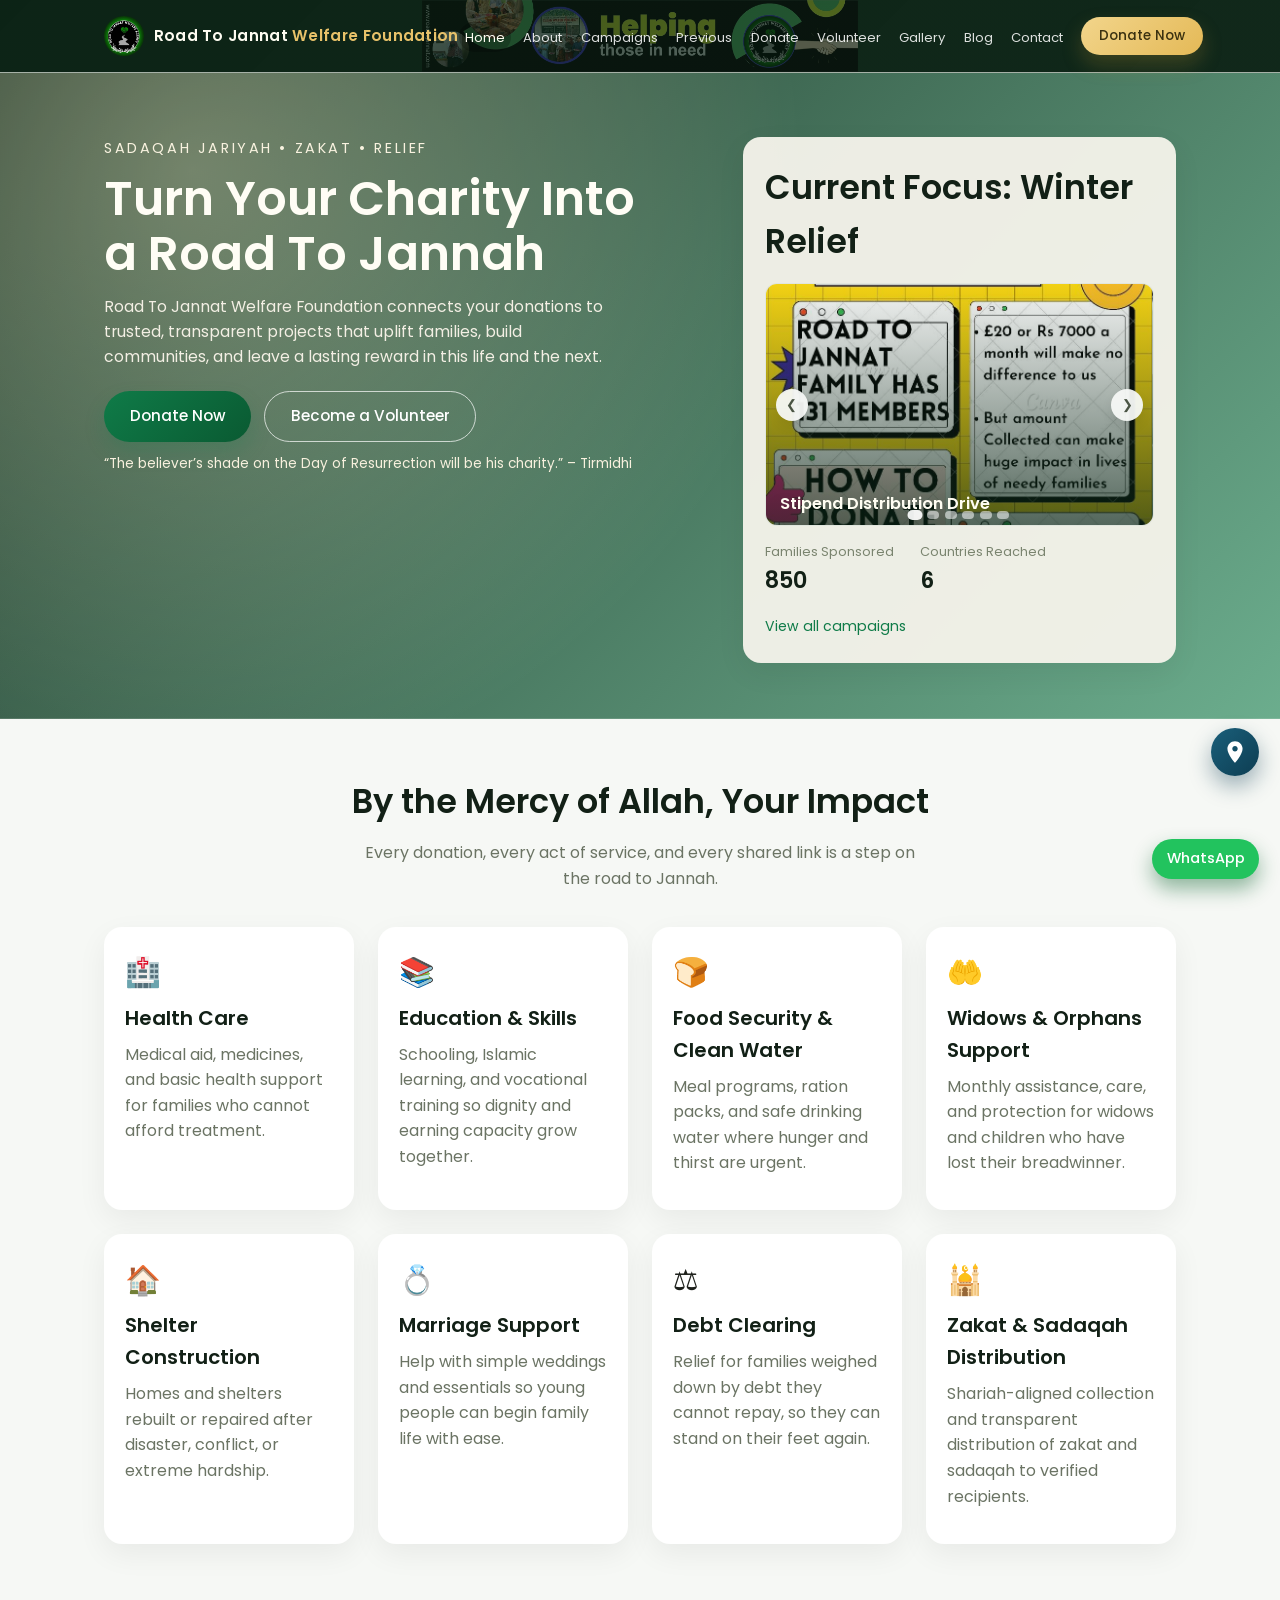
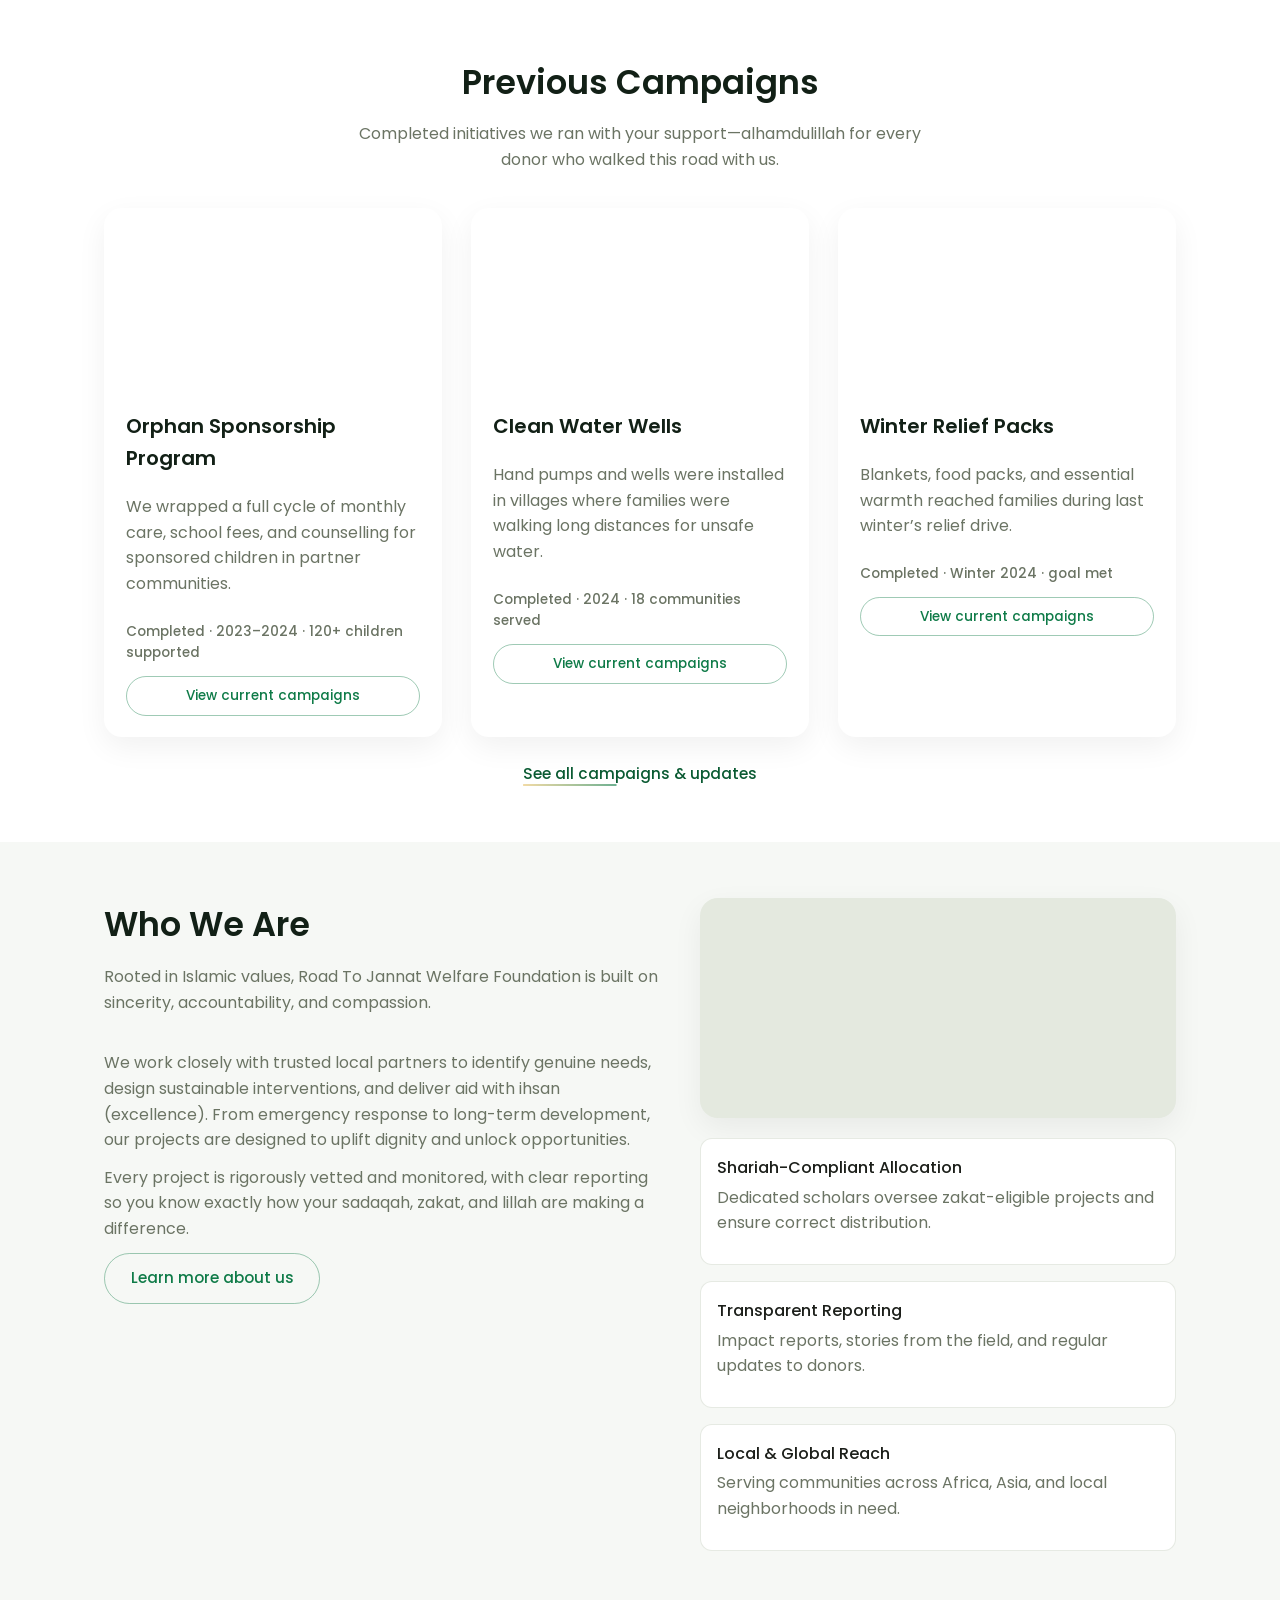
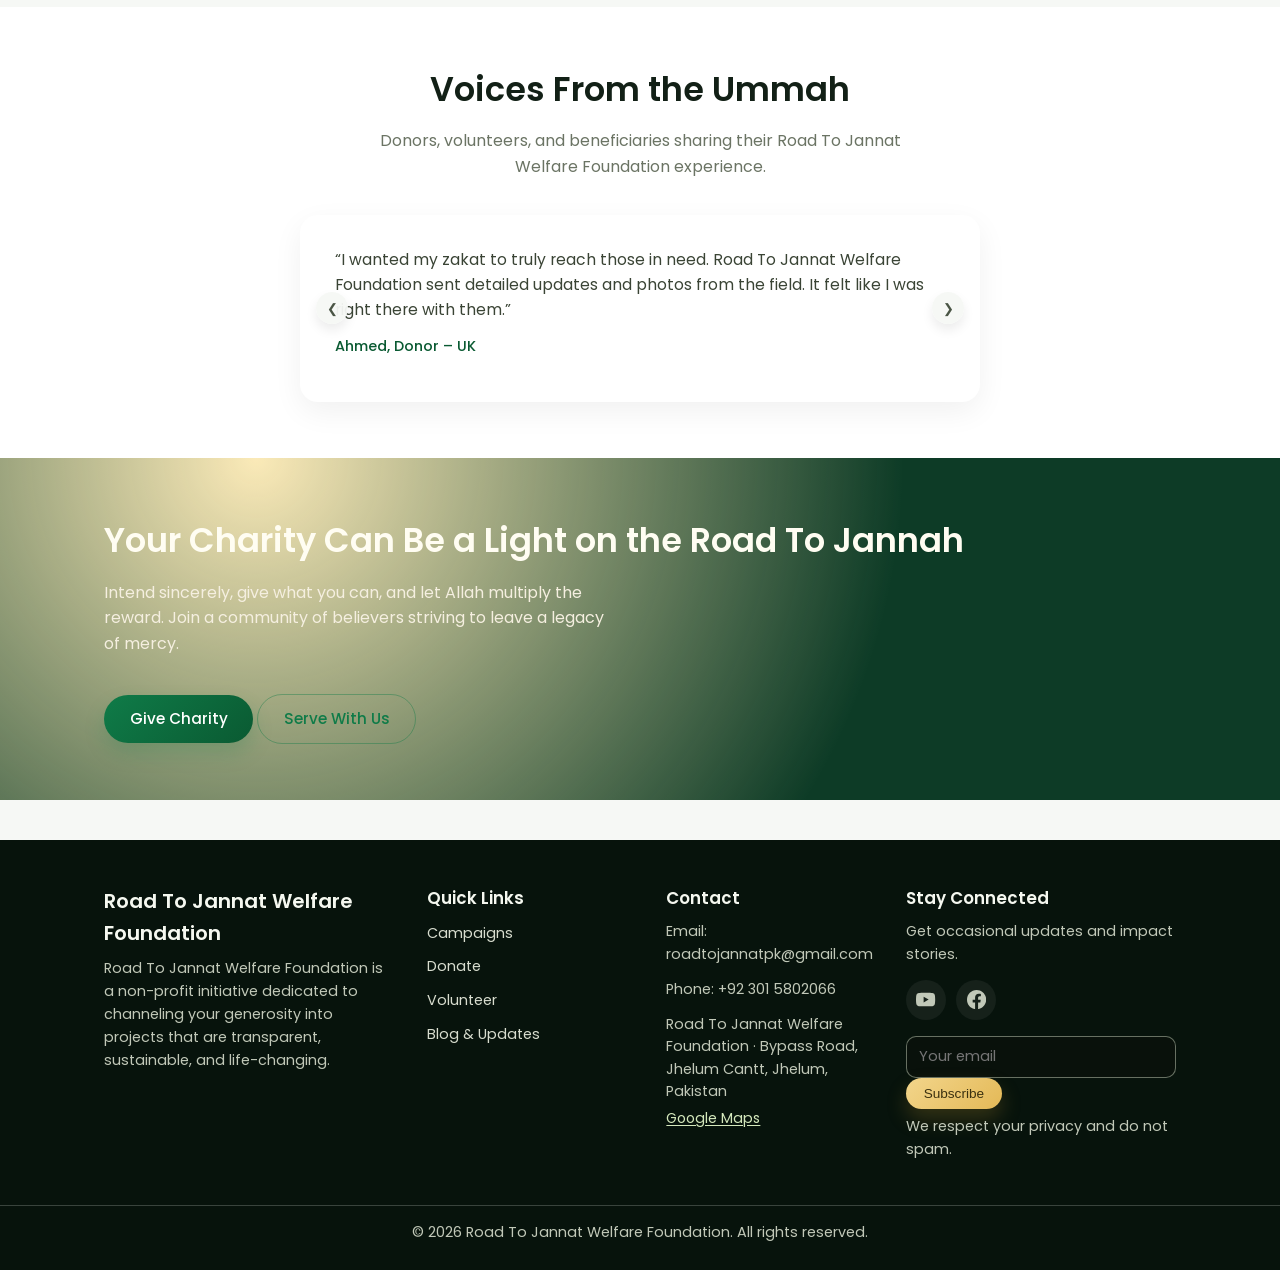
==== commit 4ede1710: "Previous Projects Page added I have added a new page of previous projects in the website which will " ====
--- a/html/index.html
+++ b/html/index.html
@@ -1,10 +1,12 @@
 <!DOCTYPE html>
 <html lang="en">
+
 <head>
   <meta charset="UTF-8">
   <title>Road To Jannat Welfare Foundation - Charity Organization</title>
   <meta name="viewport" content="width=device-width, initial-scale=1.0">
-  <meta name="description" content="Road To Jannat Welfare Foundation is a charity organization dedicated to supporting those in need through sustainable, transparent and impactful projects.">
+  <meta name="description"
+    content="Road To Jannat Welfare Foundation is a charity organization dedicated to supporting those in need through sustainable, transparent and impactful projects.">
   <link rel="stylesheet" href="../css/style.css?v=20260423">
   <link rel="preconnect" href="https://fonts.googleapis.com">
   <link rel="preconnect" href="https://fonts.gstatic.com" crossorigin>
@@ -12,6 +14,7 @@
   <!-- Clean, readable font -->
   <link href="https://fonts.googleapis.com/css2?family=Poppins:wght@300;400;500;600;700&display=swap" rel="stylesheet">
 </head>
+
 <body>
   <!-- Site Wrapper -->
   <div class="site-wrapper">
@@ -34,6 +37,7 @@
             <li><a href="index.html" class="active">Home</a></li>
             <li><a href="about.html">About</a></li>
             <li><a href="campaigns.html">Campaigns</a></li>
+            <li><a href="projects.html">Previous</a></li>
             <li><a href="donate.html">Donate</a></li>
             <li><a href="volunteer.html">Volunteer</a></li>
             <li><a href="gallery.html">Gallery</a></li>
@@ -103,42 +107,50 @@
             <article class="impact-card">
               <span class="impact-icon" aria-hidden="true">🏥</span>
               <h3>Health Care</h3>
-              <p class="impact-text">Medical aid, medicines, and basic health support for families who cannot afford treatment.</p>
+              <p class="impact-text">Medical aid, medicines, and basic health support for families who cannot afford
+                treatment.</p>
             </article>
             <article class="impact-card">
               <span class="impact-icon" aria-hidden="true">📚</span>
               <h3>Education &amp; Skills</h3>
-              <p class="impact-text">Schooling, Islamic learning, and vocational training so dignity and earning capacity grow together.</p>
+              <p class="impact-text">Schooling, Islamic learning, and vocational training so dignity and earning
+                capacity grow together.</p>
             </article>
             <article class="impact-card">
               <span class="impact-icon" aria-hidden="true">🍞</span>
               <h3>Food Security &amp; Clean Water</h3>
-              <p class="impact-text">Meal programs, ration packs, and safe drinking water where hunger and thirst are urgent.</p>
+              <p class="impact-text">Meal programs, ration packs, and safe drinking water where hunger and thirst are
+                urgent.</p>
             </article>
             <article class="impact-card">
               <span class="impact-icon" aria-hidden="true">🤲</span>
               <h3>Widows &amp; Orphans Support</h3>
-              <p class="impact-text">Monthly assistance, care, and protection for widows and children who have lost their breadwinner.</p>
+              <p class="impact-text">Monthly assistance, care, and protection for widows and children who have lost
+                their breadwinner.</p>
             </article>
             <article class="impact-card">
               <span class="impact-icon" aria-hidden="true">🏠</span>
               <h3>Shelter Construction</h3>
-              <p class="impact-text">Homes and shelters rebuilt or repaired after disaster, conflict, or extreme hardship.</p>
+              <p class="impact-text">Homes and shelters rebuilt or repaired after disaster, conflict, or extreme
+                hardship.</p>
             </article>
             <article class="impact-card">
               <span class="impact-icon" aria-hidden="true">💍</span>
               <h3>Marriage Support</h3>
-              <p class="impact-text">Help with simple weddings and essentials so young people can begin family life with ease.</p>
+              <p class="impact-text">Help with simple weddings and essentials so young people can begin family life with
+                ease.</p>
             </article>
             <article class="impact-card">
               <span class="impact-icon" aria-hidden="true">⚖️</span>
               <h3>Debt Clearing</h3>
-              <p class="impact-text">Relief for families weighed down by debt they cannot repay, so they can stand on their feet again.</p>
+              <p class="impact-text">Relief for families weighed down by debt they cannot repay, so they can stand on
+                their feet again.</p>
             </article>
             <article class="impact-card">
               <span class="impact-icon" aria-hidden="true">🕌</span>
               <h3>Zakat &amp; Sadaqah Distribution</h3>
-              <p class="impact-text">Shariah-aligned collection and transparent distribution of zakat and sadaqah to verified recipients.</p>
+              <p class="impact-text">Shariah-aligned collection and transparent distribution of zakat and sadaqah to
+                verified recipients.</p>
             </article>
           </div>
         </div>
@@ -149,31 +161,40 @@
         <div class="container">
           <header class="section-header">
             <h2>Previous Campaigns</h2>
-            <p>Completed initiatives we ran with your support—alhamdulillah for every donor who walked this road with us.</p>
+            <p>Completed initiatives we ran with your support—alhamdulillah for every donor who walked this road with
+              us.</p>
           </header>
           <div class="campaigns-grid">
             <article class="campaign-card campaign-card--past">
-              <div class="campaign-image" style="background-image: url('https://images.unsplash.com/photo-1503454537195-1dcabb73ffb9?w=1200');"></div>
+              <div class="campaign-image"
+                style="background-image: url('https://images.unsplash.com/photo-1503454537195-1dcabb73ffb9?w=1200');">
+              </div>
               <div class="campaign-body">
                 <h3>Orphan Sponsorship Program</h3>
-                <p>We wrapped a full cycle of monthly care, school fees, and counselling for sponsored children in partner communities.</p>
+                <p>We wrapped a full cycle of monthly care, school fees, and counselling for sponsored children in
+                  partner communities.</p>
                 <p class="campaign-past-note">Completed · 2023–2024 · 120+ children supported</p>
                 <a href="campaigns.html" class="btn btn-small btn-outline">View current campaigns</a>
               </div>
             </article>
 
             <article class="campaign-card campaign-card--past">
-              <div class="campaign-image" style="background-image: url('https://images.unsplash.com/photo-1548839140-29a749e1cf4d?w=1200');"></div>
+              <div class="campaign-image"
+                style="background-image: url('https://images.unsplash.com/photo-1548839140-29a749e1cf4d?w=1200');">
+              </div>
               <div class="campaign-body">
                 <h3>Clean Water Wells</h3>
-                <p>Hand pumps and wells were installed in villages where families were walking long distances for unsafe water.</p>
+                <p>Hand pumps and wells were installed in villages where families were walking long distances for unsafe
+                  water.</p>
                 <p class="campaign-past-note">Completed · 2024 · 18 communities served</p>
                 <a href="campaigns.html" class="btn btn-small btn-outline">View current campaigns</a>
               </div>
             </article>
 
             <article class="campaign-card campaign-card--past">
-              <div class="campaign-image" style="background-image: url('https://images.unsplash.com/photo-1559027615-cd4628902d4a?w=1200');"></div>
+              <div class="campaign-image"
+                style="background-image: url('https://images.unsplash.com/photo-1559027615-cd4628902d4a?w=1200');">
+              </div>
               <div class="campaign-body">
                 <h3>Winter Relief Packs</h3>
                 <p>Blankets, food packs, and essential warmth reached families during last winter’s relief drive.</p>
@@ -194,11 +215,13 @@
           <div class="about-preview-text">
             <header class="section-header section-header-left">
               <h2>Who We Are</h2>
-              <p>Rooted in Islamic values, Road To Jannat Welfare Foundation is built on sincerity, accountability, and compassion.</p>
+              <p>Rooted in Islamic values, Road To Jannat Welfare Foundation is built on sincerity, accountability, and
+                compassion.</p>
             </header>
             <p>
               We work closely with trusted local partners to identify genuine needs, design sustainable interventions,
-              and deliver aid with ihsan (excellence). From emergency response to long-term development, our projects are
+              and deliver aid with ihsan (excellence). From emergency response to long-term development, our projects
+              are
               designed to uplift dignity and unlock opportunities.
             </p>
             <p>
@@ -208,20 +231,21 @@
             <a href="about.html" class="btn btn-outline">Learn more about us</a>
           </div>
           <aside class="about-preview-aside" aria-label="About our work">
-            <div class="about-preview-photo" role="img" aria-label="Volunteers supporting a community relief project"></div>
+            <div class="about-preview-photo" role="img" aria-label="Volunteers supporting a community relief project">
+            </div>
             <div class="about-preview-highlights">
-            <div class="highlight-item">
-              <span class="highlight-title">Shariah-Compliant Allocation</span>
-              <p>Dedicated scholars oversee zakat-eligible projects and ensure correct distribution.</p>
-            </div>
-            <div class="highlight-item">
-              <span class="highlight-title">Transparent Reporting</span>
-              <p>Impact reports, stories from the field, and regular updates to donors.</p>
-            </div>
-            <div class="highlight-item">
-              <span class="highlight-title">Local & Global Reach</span>
-              <p>Serving communities across Africa, Asia, and local neighborhoods in need.</p>
-            </div>
+              <div class="highlight-item">
+                <span class="highlight-title">Shariah-Compliant Allocation</span>
+                <p>Dedicated scholars oversee zakat-eligible projects and ensure correct distribution.</p>
+              </div>
+              <div class="highlight-item">
+                <span class="highlight-title">Transparent Reporting</span>
+                <p>Impact reports, stories from the field, and regular updates to donors.</p>
+              </div>
+              <div class="highlight-item">
+                <span class="highlight-title">Local & Global Reach</span>
+                <p>Serving communities across Africa, Asia, and local neighborhoods in need.</p>
+              </div>
             </div>
           </aside>
         </div>
@@ -238,21 +262,24 @@
           <div class="testimonials-slider">
             <div class="testimonial-slide active">
               <p class="testimonial-quote">
-                “I wanted my zakat to truly reach those in need. Road To Jannat Welfare Foundation sent detailed updates and photos from the field.
+                “I wanted my zakat to truly reach those in need. Road To Jannat Welfare Foundation sent detailed updates
+                and photos from the field.
                 It felt like I was right there with them.”
               </p>
               <p class="testimonial-name">Ahmed, Donor – UK</p>
             </div>
             <div class="testimonial-slide">
               <p class="testimonial-quote">
-                “The water well in our village changed everything. Our daughters now attend school instead of walking hours for water.
+                “The water well in our village changed everything. Our daughters now attend school instead of walking
+                hours for water.
                 May Allah reward everyone involved.”
               </p>
               <p class="testimonial-name">Fatima, Beneficiary – Niger</p>
             </div>
             <div class="testimonial-slide">
               <p class="testimonial-quote">
-                “Volunteering with Road To Jannat Welfare Foundation showed me how much dedication goes into each campaign.
+                “Volunteering with Road To Jannat Welfare Foundation showed me how much dedication goes into each
+                campaign.
                 The team works with sincerity and professionalism.”
               </p>
               <p class="testimonial-name">Maryam, Volunteer – Canada</p>
@@ -306,7 +333,10 @@
           <p>Email: roadtojannatpk@gmail.com</p>
           <p>Phone: +92 301 5802066</p>
           <p class="footer-address">Road To Jannat Welfare Foundation · Bypass Road, Jhelum Cantt, Jhelum, Pakistan<br>
-            <a class="footer-maps-link" href="https://www.google.com/maps/place/Road+To+Jannat+Welfare+Agency/@32.9242171,73.677933,17z/data=!3m1!4b1!4m6!3m5!1s0x391f91b734656f75:0x6d5219e8f81b3dd7!8m2!3d32.9242171!4d73.677933!16s%2Fg%2F11v4hwz2hg" target="_blank" rel="noopener noreferrer">Google Maps</a></p>
+            <a class="footer-maps-link"
+              href="https://www.google.com/maps/place/Road+To+Jannat+Welfare+Agency/@32.9242171,73.677933,17z/data=!3m1!4b1!4m6!3m5!1s0x391f91b734656f75:0x6d5219e8f81b3dd7!8m2!3d32.9242171!4d73.677933!16s%2Fg%2F11v4hwz2hg"
+              target="_blank" rel="noopener noreferrer">Google Maps</a>
+          </p>
         </div>
         <div class="footer-newsletter">
           <h4>Stay Connected</h4>
@@ -314,16 +344,22 @@
           <div class="footer-social" aria-label="Follow us on social media">
             <ul class="social-links">
               <li>
-                <a class="social-link" href="https://youtube.com/@roadtojannat-pk?si=xM_tr5GY4pZ4siIZ" target="_blank" rel="noopener noreferrer" aria-label="Road To Jannat on YouTube">
-                  <svg class="social-icon" xmlns="http://www.w3.org/2000/svg" viewBox="0 0 24 24" fill="currentColor" aria-hidden="true">
-                    <path d="M23.498 6.186a3.016 3.016 0 0 0-2.122-2.136C19.505 3.545 12 3.545 12 3.545s-7.505 0-9.377.505A3.017 3.017 0 0 0 .502 6.186C0 8.07 0 12 0 12s0 3.93.502 5.814a3.016 3.016 0 0 0 2.122 2.136c1.871.505 9.376.505 9.376.505s7.505 0 9.377-.505a3.015 3.015 0 0 0 2.122-2.136C24 15.93 24 12 24 12s0-3.93-.502-5.814zM9.545 15.568V8.432L15.818 12l-6.273 3.568z"/>
+                <a class="social-link" href="https://youtube.com/@roadtojannat-pk?si=xM_tr5GY4pZ4siIZ" target="_blank"
+                  rel="noopener noreferrer" aria-label="Road To Jannat on YouTube">
+                  <svg class="social-icon" xmlns="http://www.w3.org/2000/svg" viewBox="0 0 24 24" fill="currentColor"
+                    aria-hidden="true">
+                    <path
+                      d="M23.498 6.186a3.016 3.016 0 0 0-2.122-2.136C19.505 3.545 12 3.545 12 3.545s-7.505 0-9.377.505A3.017 3.017 0 0 0 .502 6.186C0 8.07 0 12 0 12s0 3.93.502 5.814a3.016 3.016 0 0 0 2.122 2.136c1.871.505 9.376.505 9.376.505s7.505 0 9.377-.505a3.015 3.015 0 0 0 2.122-2.136C24 15.93 24 12 24 12s0-3.93-.502-5.814zM9.545 15.568V8.432L15.818 12l-6.273 3.568z" />
                   </svg>
                 </a>
               </li>
               <li>
-                <a class="social-link" href="https://www.facebook.com/roadtojannatpk" target="_blank" rel="noopener noreferrer" aria-label="Road To Jannat on Facebook">
-                  <svg class="social-icon" xmlns="http://www.w3.org/2000/svg" viewBox="0 0 24 24" fill="currentColor" aria-hidden="true">
-                    <path d="M24 12.073c0-6.627-5.373-12-12-12s-12 5.373-12 12c0 5.99 4.388 10.954 10.125 11.854v-8.385H7.078v-3.47h3.047V9.43c0-3.007 1.792-4.669 4.533-4.669 1.312 0 2.686.235 2.686.235v2.953H15.83c-1.491 0-1.956.925-1.956 1.874v2.25h3.328l-.532 3.47h-2.796v8.385C19.612 23.027 24 18.062 24 12.073z"/>
+                <a class="social-link" href="https://www.facebook.com/roadtojannatpk" target="_blank"
+                  rel="noopener noreferrer" aria-label="Road To Jannat on Facebook">
+                  <svg class="social-icon" xmlns="http://www.w3.org/2000/svg" viewBox="0 0 24 24" fill="currentColor"
+                    aria-hidden="true">
+                    <path
+                      d="M24 12.073c0-6.627-5.373-12-12-12s-12 5.373-12 12c0 5.99 4.388 10.954 10.125 11.854v-8.385H7.078v-3.47h3.047V9.43c0-3.007 1.792-4.669 4.533-4.669 1.312 0 2.686.235 2.686.235v2.953H15.83c-1.491 0-1.956.925-1.956 1.874v2.25h3.328l-.532 3.47h-2.796v8.385C19.612 23.027 24 18.062 24 12.073z" />
                   </svg>
                 </a>
               </li>
@@ -350,15 +386,12 @@
     </div>
 
     <!-- Floating map: office location -->
-    <a
-      href="https://www.google.com/maps/place/Road+To+Jannat+Welfare+Agency/@32.9242171,73.677933,17z/data=!3m1!4b1!4m6!3m5!1s0x391f91b734656f75:0x6d5219e8f81b3dd7!8m2!3d32.9242171!4d73.677933!16s%2Fg%2F11v4hwz2hg"
-      class="maps-float"
-      target="_blank"
-      rel="noopener noreferrer"
-      aria-label="Open office location in Google Maps"
-    >
-      <svg class="maps-float-icon" xmlns="http://www.w3.org/2000/svg" viewBox="0 0 24 24" fill="currentColor" aria-hidden="true">
-        <path d="M12 2C8.13 2 5 5.13 5 9c0 5.25 7 13 7 13s7-7.75 7-13c0-3.87-3.13-7-7-7zm0 9.5c-1.38 0-2.5-1.12-2.5-2.5S10.62 6.5 12 6.5s2.5 1.12 2.5 2.5S13.38 11.5 12 11.5z"/>
+    <a href="https://www.google.com/maps/place/Road+To+Jannat+Welfare+Agency/@32.9242171,73.677933,17z/data=!3m1!4b1!4m6!3m5!1s0x391f91b734656f75:0x6d5219e8f81b3dd7!8m2!3d32.9242171!4d73.677933!16s%2Fg%2F11v4hwz2hg"
+      class="maps-float" target="_blank" rel="noopener noreferrer" aria-label="Open office location in Google Maps">
+      <svg class="maps-float-icon" xmlns="http://www.w3.org/2000/svg" viewBox="0 0 24 24" fill="currentColor"
+        aria-hidden="true">
+        <path
+          d="M12 2C8.13 2 5 5.13 5 9c0 5.25 7 13 7 13s7-7.75 7-13c0-3.87-3.13-7-7-7zm0 9.5c-1.38 0-2.5-1.12-2.5-2.5S10.62 6.5 12 6.5s2.5 1.12 2.5 2.5S13.38 11.5 12 11.5z" />
       </svg>
     </a>
 
@@ -367,11 +400,13 @@
     </a>
 
     <!-- Floating WhatsApp Button -->
-    <a href="https://wa.me/923015802066" class="whatsapp-float" target="_blank" rel="noopener" aria-label="Chat on WhatsApp">
+    <a href="https://wa.me/923015802066" class="whatsapp-float" target="_blank" rel="noopener"
+      aria-label="Chat on WhatsApp">
       <span>WhatsApp</span>
     </a>
   </div>
 
   <script src="../js/script.js?v=20260423"></script>
 </body>
+
 </html>
--- a/css/style.css
+++ b/css/style.css
@@ -19,12 +19,9 @@
   
     --header-height: 72px;
   
-    /* Image slot sizes — remote photos use Unsplash; match aspect for clean crops (object-fit / background-size: cover) */
     --img-hero-min-height: 70vh;
-    /* Campaign & blog: background-image slots — use ~1200×675 (16:9) or similar wide shots */
     --img-campaign-height: 180px;
     --img-blog-height: 200px;
-    /* Gallery: <img> slots — use 800×600 (4:3) or larger, same ratio */
     --img-gallery-aspect: 4 / 3;
     --img-lightbox-max-w: min(92vw, 1200px);
     --img-lightbox-max-h: 85vh;
@@ -147,17 +144,16 @@
     background: rgba(15, 123, 72, 0.08);
   }
 
-/* White outline button (used on dark/hero backgrounds) */
-.btn-outline-light {
-  color: #ffffff;
-  border-color: rgba(255, 255, 255, 0.7);
-}
-
-.btn-outline-light:hover {
-  color: #ffffff;
-  background: rgba(255, 255, 255, 0.12);
-  border-color: rgba(255, 255, 255, 0.9);
-}
+  .btn-outline-light {
+    color: #ffffff;
+    border-color: rgba(255, 255, 255, 0.7);
+  }
+
+  .btn-outline-light:hover {
+    color: #ffffff;
+    background: rgba(255, 255, 255, 0.12);
+    border-color: rgba(255, 255, 255, 0.9);
+  }
   
   .btn-gold {
     background: linear-gradient(135deg, #f2d58b, #e4b957);
@@ -213,7 +209,6 @@
     top: 0;
     z-index: 50;
     background-image: linear-gradient(135deg, rgba(10, 38, 22, 0.78), rgba(10, 38, 22, 0.55)), url("../images/rtj_banner.jpg");
-    /* Keep overlay full-bleed, but show the entire banner without cropping */
     background-size: cover, contain;
     background-position: center, center;
     background-repeat: no-repeat;
@@ -248,6 +243,7 @@
     align-items: center;
     gap: 0.6rem;
     text-decoration: none;
+    flex-shrink: 0; /* ← prevents logo from being squeezed by the nav */
   }
   
   .logo-mark {
@@ -272,11 +268,13 @@
     display: block;
   }
   
+  /* FIX: prevent logo text from wrapping to two lines */
   .logo-text {
     font-weight: 600;
     letter-spacing: 0.02em;
-    font-size: 1.1rem;
+    font-size: 0.95rem;   /* slightly reduced from 1.1rem to fit full nav */
     color: #fffdf2;
+    white-space: nowrap;  /* never wrap */
   }
   
   .logo-text span {
@@ -288,23 +286,24 @@
   .nav {
     display: flex;
     align-items: center;
-    gap: 1.25rem;
+    gap: 0.75rem; /* reduced from 1.25rem */
   }
   
   .nav-links {
     list-style: none;
     display: flex;
-    gap: 1rem;
+    gap: 0.35rem; /* reduced from 1rem */
     margin: 0;
     padding: 0;
     align-items: center;
   }
   
   .nav-links a {
-    font-size: 0.92rem;
+    font-size: 0.82rem; /* reduced from 0.92rem to fit all items */
     color: rgba(255, 255, 255, 0.86);
     padding: 0.35rem 0.4rem;
     border-radius: 999px;
+    white-space: nowrap;
   }
   
   .nav-links a.active,
@@ -345,7 +344,6 @@
     display: flex;
     align-items: center;
     color: #fff;
-    /* Remote hero photo (Unsplash) — ~1920px wide; gradient keeps text readable */
     background-image: linear-gradient(135deg, rgba(10, 38, 22, 0.9), rgba(15, 123, 72, 0.6)), url("https://images.unsplash.com/photo-1593113598332-cd288d649433?w=1920");
     background-size: cover;
     background-position: center;
@@ -478,9 +476,6 @@
     height: 100%;
     display: block;
     object-fit: cover;
-  }
-
-  .focus-slide img {
     cursor: zoom-in;
   }
 
@@ -523,13 +518,8 @@
     z-index: 3;
   }
 
-  .focus-slider-nav.prev {
-    left: 0.6rem;
-  }
-
-  .focus-slider-nav.next {
-    right: 0.6rem;
-  }
+  .focus-slider-nav.prev { left: 0.6rem; }
+  .focus-slider-nav.next { right: 0.6rem; }
 
   .focus-slider-dots {
     position: absolute;
@@ -640,6 +630,7 @@
     background-position: center;
     background-repeat: no-repeat;
     flex-shrink: 0;
+    cursor: zoom-in;
   }
   
   .campaign-body {
@@ -784,13 +775,8 @@
     color: #4a5545;
   }
   
-  .testimonial-nav.prev {
-    left: 1rem;
-  }
-  
-  .testimonial-nav.next {
-    right: 1rem;
-  }
+  .testimonial-nav.prev { left: 1rem; }
+  .testimonial-nav.next { right: 1rem; }
   
   /* CTA section */
   
@@ -832,7 +818,6 @@
     max-width: 520px;
   }
 
-  /* Inner pages: photographic heroes (Unsplash) + green overlay + light text */
   .page-hero.about-hero,
   .page-hero.campaigns-hero,
   .page-hero.donate-hero,
@@ -892,7 +877,6 @@
     text-shadow: 0 1px 3px rgba(0, 0, 0, 0.35);
   }
 
-  /* About page: full-width banner under hero */
   .about-lead-photo {
     min-height: 260px;
     background-image: linear-gradient(180deg, rgba(246, 248, 245, 0.15) 0%, rgba(246, 248, 245, 1) 100%), url("https://images.unsplash.com/photo-1469571486292-0ba58a3f068b?w=1800");
@@ -1076,7 +1060,7 @@
     align-self: flex-start;
   }
 
-  /* Manual donation UI (manual copy + open app) */
+  /* Manual donation UI */
 
   .steps-grid {
     list-style: none;
@@ -1339,30 +1323,15 @@
     align-items: center;
     justify-content: center;
     z-index: 80;
-  }
-  
-  .lightbox.open {
-    display: flex;
-  }
-
-  .lightbox {
     opacity: 0;
     transition: opacity 180ms ease;
   }
-
+  
   .lightbox.open {
+    display: flex;
     opacity: 1;
   }
 
-  .lightbox-content {
-    transform: scale(0.96);
-    transition: transform 220ms ease;
-  }
-
-  .lightbox.open .lightbox-content {
-    transform: scale(1);
-  }
-  
   .lightbox-content {
     position: relative;
     max-width: var(--img-lightbox-max-w);
@@ -1370,6 +1339,12 @@
     display: flex;
     align-items: center;
     justify-content: center;
+    transform: scale(0.96);
+    transition: transform 220ms ease;
+  }
+
+  .lightbox.open .lightbox-content {
+    transform: scale(1);
   }
   
   #lightbox-image {
@@ -1399,8 +1374,6 @@
     justify-content: center;
   }
 
-  /* Campaign lightbox uses its own image id */
-
   #campaign-lightbox-image {
     max-width: 100%;
     max-height: var(--img-lightbox-max-h);
@@ -1409,10 +1382,6 @@
     object-fit: contain;
     border-radius: var(--radius-md);
     box-shadow: 0 20px 40px rgba(0, 0, 0, 0.4);
-  }
-
-  .campaign-image {
-    cursor: zoom-in;
   }
 
   .lightbox--campaign .lightbox-close {
@@ -1583,7 +1552,8 @@
     color: #a2ab9a;
   }
   
-  /* Floating map (office / Google Maps) — used on home; sits above WhatsApp */
+  /* Floating buttons */
+
   .maps-float {
     position: fixed;
     right: 1.3rem;
@@ -1612,8 +1582,6 @@
     height: 26px;
     display: block;
   }
-
-  /* WhatsApp floating button */
   
   .whatsapp-float {
     position: fixed;
@@ -1634,27 +1602,26 @@
   .whatsapp-float span {
     font-weight: 500;
   }
-  
-/* Floating call button (mobile only) */
-.call-float {
-  position: fixed;
-  right: 1.3rem;
-  bottom: 4.4rem;
-  z-index: 70;
-  display: none;
-  align-items: center;
-  gap: 0.45rem;
-  padding: 0.55rem 0.9rem;
-  border-radius: 999px;
-  background: linear-gradient(135deg, var(--color-primary), var(--color-primary-dark));
-  color: #ffffff;
-  font-size: 0.9rem;
-  box-shadow: 0 10px 20px rgba(15, 123, 72, 0.35);
-}
-
-.call-float span {
-  font-weight: 500;
-}
+
+  .call-float {
+    position: fixed;
+    right: 1.3rem;
+    bottom: 4.4rem;
+    z-index: 70;
+    display: none;
+    align-items: center;
+    gap: 0.45rem;
+    padding: 0.55rem 0.9rem;
+    border-radius: 999px;
+    background: linear-gradient(135deg, var(--color-primary), var(--color-primary-dark));
+    color: #ffffff;
+    font-size: 0.9rem;
+    box-shadow: 0 10px 20px rgba(15, 123, 72, 0.35);
+  }
+
+  .call-float span {
+    font-weight: 500;
+  }
 
   /* Responsive styles */
   
@@ -1727,9 +1694,8 @@
       display: block;
       width: 100%;
       padding: 0.5rem 0.1rem;
-    }
-  
-    /* Keep donate link inside the menu list (already present as "Donate") */
+      font-size: 0.92rem; /* restore comfortable size in mobile menu */
+    }
   }
   
   @media (max-width: 720px) {
@@ -1784,11 +1750,11 @@
       bottom: 7.1rem;
     }
 
-  .call-float {
-    display: inline-flex;
-    right: 1rem;
-    bottom: 4.1rem;
-  }
+    .call-float {
+      display: inline-flex;
+      right: 1rem;
+      bottom: 4.1rem;
+    }
   }
   
   @media (max-width: 480px) {
@@ -1801,17 +1767,255 @@
     }
   }
 
-/* Manual donation responsive layout */
-
-@media (min-width: 720px) {
-  .donation-wallet-grid,
-  .donation-bank-grid {
+  /* Manual donation responsive layout */
+
+  @media (min-width: 720px) {
+    .donation-wallet-grid,
+    .donation-bank-grid {
+      grid-template-columns: repeat(2, minmax(0, 1fr));
+    }
+  }
+
+  @media (min-width: 1024px) {
+    .donation-bank-grid {
+      grid-template-columns: repeat(3, minmax(0, 1fr));
+    }
+  }
+
+
+/* ============================================
+   Previous Projects Page Styles
+   ============================================ */
+
+.page-hero.projects-hero {
+  background-image: linear-gradient(135deg, rgba(10, 38, 22, 0.88), rgba(15, 123, 72, 0.78)), url("https://images.unsplash.com/photo-1452587925148-ce544e77e70d?w=1600");
+  background-size: cover;
+  background-position: center;
+  background-repeat: no-repeat;
+  border-bottom: none;
+}
+
+.page-hero.projects-hero h1,
+.page-hero.projects-hero p {
+  color: #f5f8f0;
+  text-shadow: 0 1px 3px rgba(0, 0, 0, 0.35);
+}
+
+.projects-stats-grid {
+  display: grid;
+  grid-template-columns: repeat(4, minmax(0, 1fr));
+  gap: 1.5rem;
+  margin-bottom: 0.5rem;
+}
+
+.projects-stat-item {
+  text-align: center;
+  padding: 1.5rem 1rem;
+  background: #ffffff;
+  border-radius: var(--radius-lg);
+  box-shadow: var(--shadow-soft);
+}
+
+.projects-stat-number {
+  display: block;
+  font-size: 2rem;
+  font-weight: 700;
+  color: var(--color-primary);
+  line-height: 1.2;
+  margin-bottom: 0.3rem;
+}
+
+.projects-stat-label {
+  display: block;
+  font-size: 0.88rem;
+  color: var(--color-muted);
+  font-weight: 500;
+}
+
+.projects-grid {
+  display: grid;
+  grid-template-columns: repeat(2, minmax(0, 1fr));
+  gap: 2rem;
+}
+
+.project-card {
+  background: #ffffff;
+  border-radius: var(--radius-lg);
+  overflow: hidden;
+  display: flex;
+  flex-direction: column;
+  box-shadow: var(--shadow-soft);
+  transition: transform 0.2s ease, box-shadow 0.2s ease;
+}
+
+.project-card:hover {
+  transform: translateY(-4px);
+  box-shadow: 0 16px 40px rgba(0, 0, 0, 0.1);
+}
+
+.project-image {
+  width: 100%;
+  height: 200px;
+  background-size: cover;
+  background-position: center;
+  background-repeat: no-repeat;
+  flex-shrink: 0;
+  position: relative;
+}
+
+.project-image::after {
+  content: "";
+  position: absolute;
+  inset: 0;
+  background: linear-gradient(180deg, transparent 60%, rgba(10, 38, 22, 0.15));
+  pointer-events: none;
+}
+
+.project-body {
+  padding: 1.5rem 1.4rem 1.4rem;
+  display: flex;
+  flex-direction: column;
+  gap: 0.75rem;
+  flex: 1;
+}
+
+.project-body h3 {
+  font-size: 1.2rem;
+  margin: 0;
+  color: #122016;
+}
+
+.project-description {
+  font-size: 0.92rem;
+  color: var(--color-muted);
+  line-height: 1.65;
+  margin: 0;
+}
+
+.project-tech {
+  display: flex;
+  flex-wrap: wrap;
+  gap: 0.4rem;
+  margin: 0.25rem 0;
+}
+
+.tech-tag {
+  display: inline-block;
+  padding: 0.25rem 0.7rem;
+  border-radius: 999px;
+  font-size: 0.78rem;
+  font-weight: 500;
+  background: rgba(15, 123, 72, 0.08);
+  color: var(--color-primary-dark);
+  border: 1px solid rgba(15, 123, 72, 0.18);
+  transition: background-color 0.15s ease;
+}
+
+.tech-tag:hover {
+  background: rgba(15, 123, 72, 0.14);
+}
+
+.project-meta {
+  display: flex;
+  justify-content: space-between;
+  align-items: center;
+  font-size: 0.82rem;
+  color: var(--color-muted);
+  padding-top: 0.5rem;
+  border-top: 1px solid rgba(224, 229, 221, 0.8);
+  margin: 0;
+}
+
+.project-year {
+  font-weight: 500;
+}
+
+.project-status {
+  font-weight: 600;
+  color: var(--color-primary-dark);
+  background: rgba(15, 123, 72, 0.1);
+  padding: 0.2rem 0.6rem;
+  border-radius: 999px;
+}
+
+.project-actions {
+  display: flex;
+  gap: 0.6rem;
+  margin-top: 0.25rem;
+}
+
+.project-actions .btn {
+  flex: 1;
+  text-align: center;
+}
+
+.impact-summary-grid {
+  display: grid;
+  grid-template-columns: repeat(3, minmax(0, 1fr));
+  gap: 1.5rem;
+}
+
+.impact-summary-card {
+  background: #ffffff;
+  border-radius: var(--radius-lg);
+  padding: 1.4rem 1.3rem;
+  box-shadow: var(--shadow-soft);
+  border: 1px solid rgba(224, 229, 221, 0.8);
+}
+
+.impact-summary-icon {
+  font-size: 2rem;
+  display: inline-block;
+  margin-bottom: 0.5rem;
+}
+
+.impact-summary-card h4 {
+  margin-bottom: 0.4rem;
+}
+
+.impact-summary-card p {
+  font-size: 0.9rem;
+  margin: 0;
+}
+
+@media (max-width: 960px) {
+  .projects-stats-grid {
     grid-template-columns: repeat(2, minmax(0, 1fr));
   }
-}
-
-@media (min-width: 1024px) {
-  .donation-bank-grid {
-    grid-template-columns: repeat(3, minmax(0, 1fr));
+
+  .impact-summary-grid {
+    grid-template-columns: repeat(2, minmax(0, 1fr));
+  }
+}
+
+@media (max-width: 720px) {
+  .projects-grid {
+    grid-template-columns: minmax(0, 1fr);
+  }
+
+  .projects-stats-grid {
+    grid-template-columns: repeat(2, minmax(0, 1fr));
+  }
+
+  .impact-summary-grid {
+    grid-template-columns: minmax(0, 1fr);
+  }
+
+  .project-image {
+    height: 180px;
+  }
+
+  .project-actions {
+    flex-direction: column;
+  }
+
+  .project-actions .btn {
+    width: 100%;
+  }
+}
+
+@media (max-width: 480px) {
+  .projects-stats-grid {
+    grid-template-columns: minmax(0, 1fr);
   }
 }
